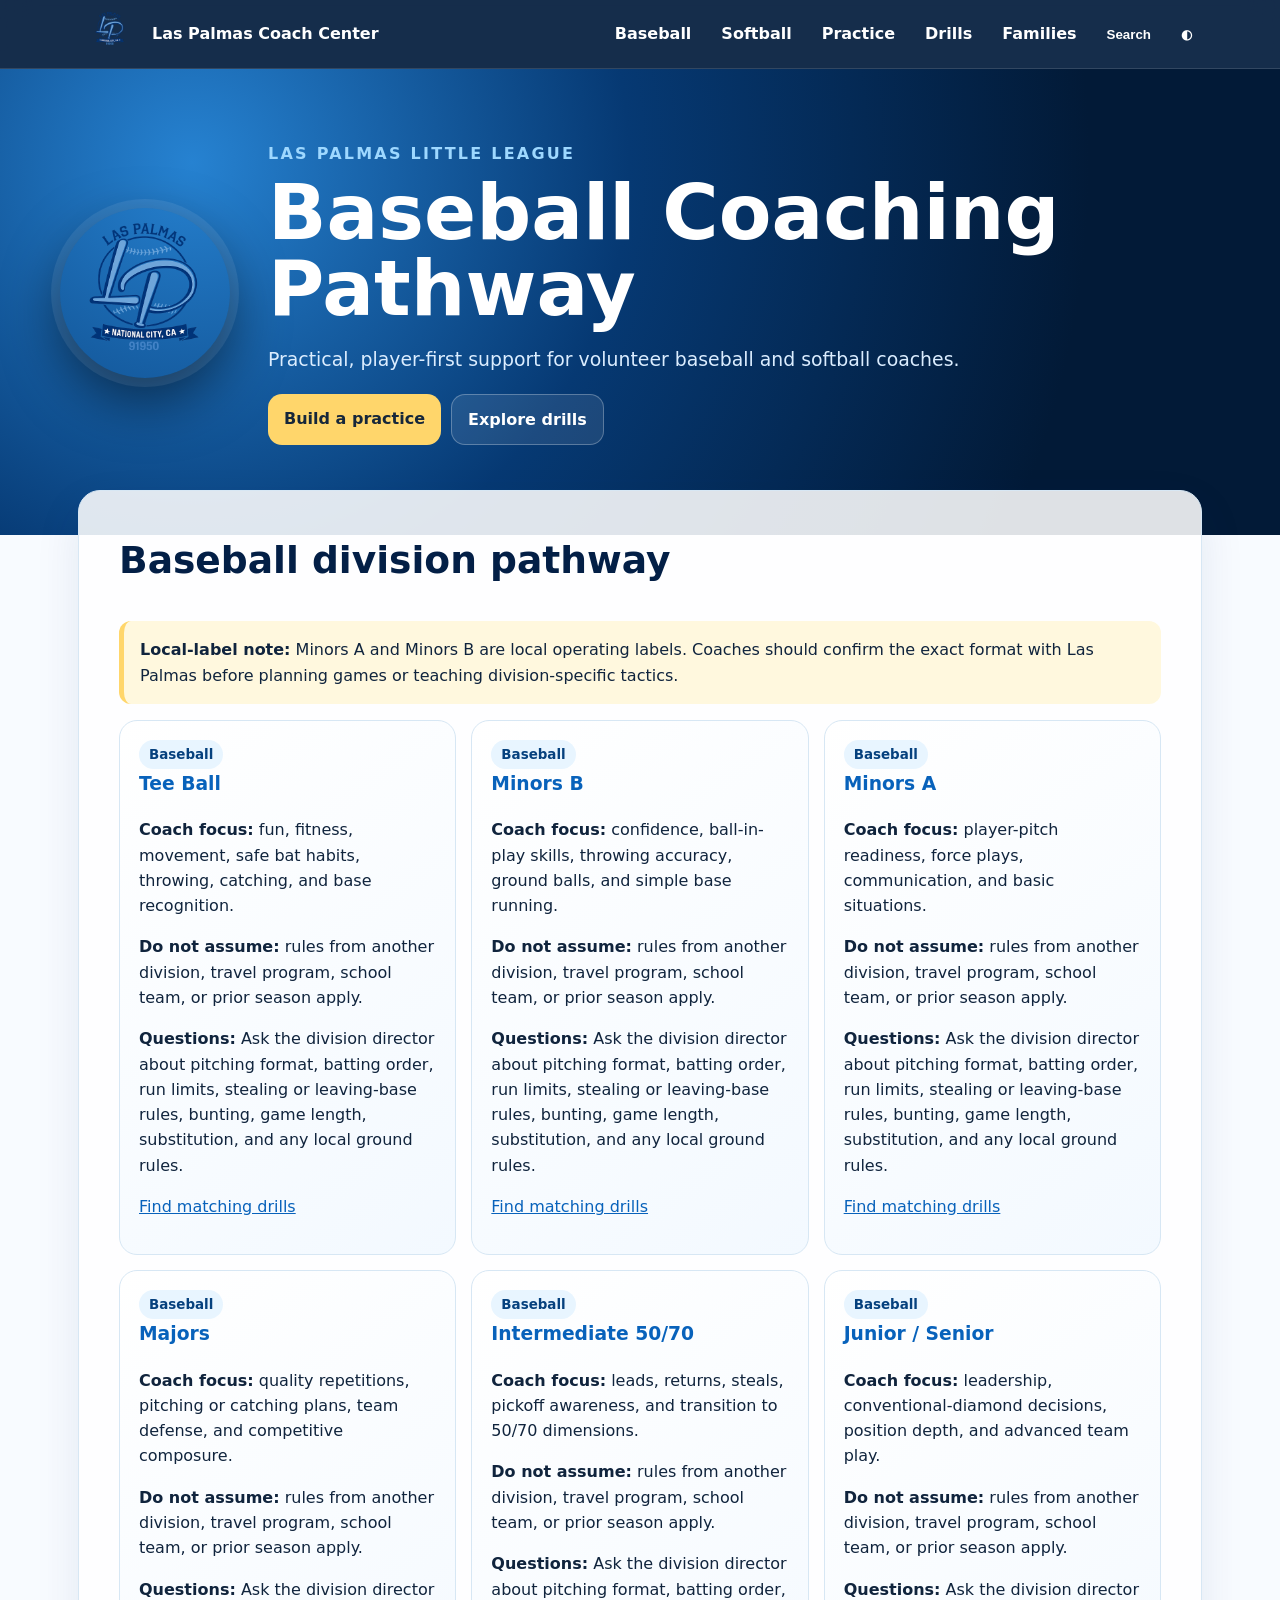
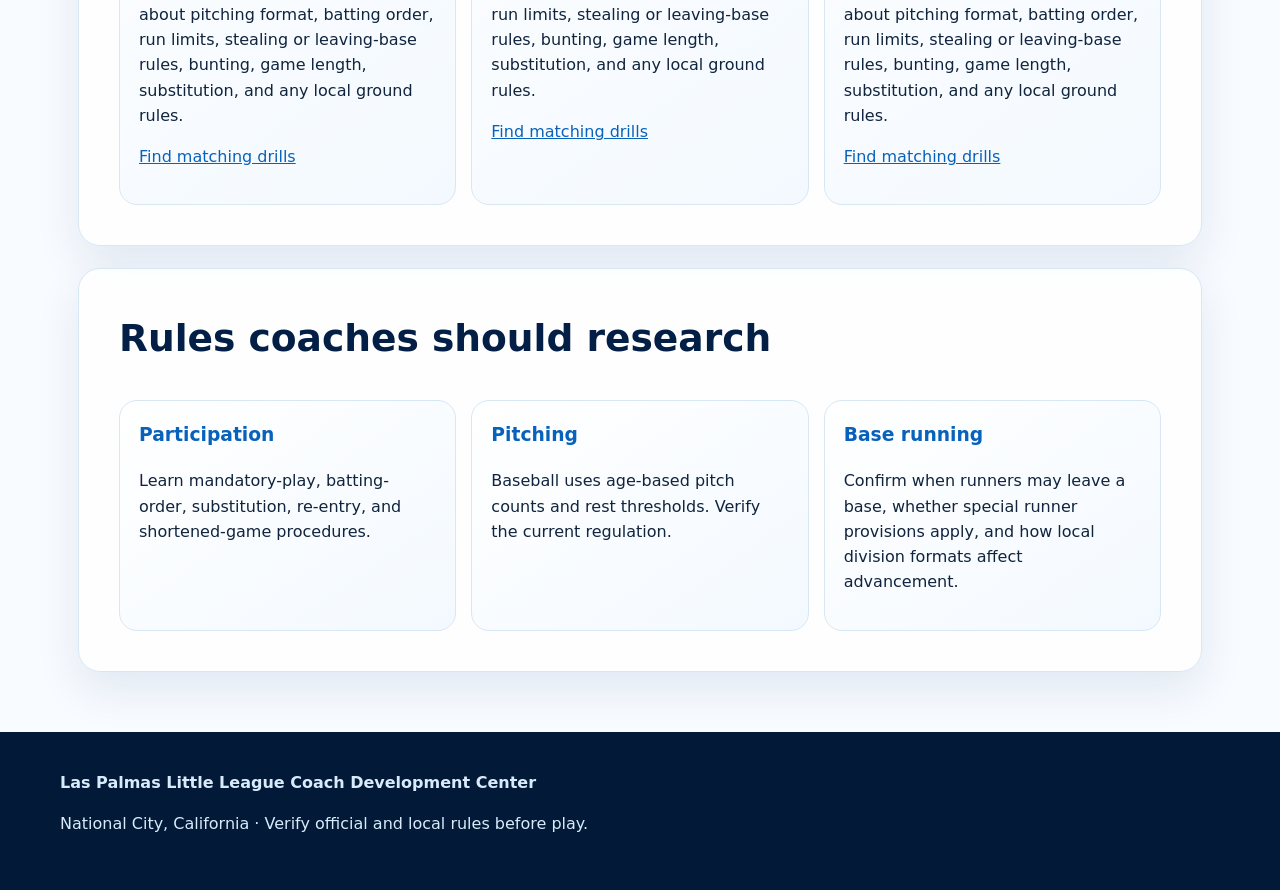
==== baseball/index.html @ c749bc5d "Add files via upload" ====
<!doctype html><html lang="en"><head><meta charset="utf-8"><meta name="viewport" content="width=device-width,initial-scale=1"><meta name="description" content="Las Palmas Little League Coach Development Center"><title>Baseball | Las Palmas Coach Center</title><link rel="stylesheet" href="../assets/styles.css"></head><body data-depth="1"><nav class="nav"><div class="navin"><a href="../index.html"><img src="../assets/logo.png" alt="Las Palmas Little League logo"></a><strong>Las Palmas Coach Center</strong><a href="../baseball/index.html">Baseball</a><a href="../softball/index.html">Softball</a><a href="../practice/index.html">Practice</a><a href="../drills/index.html">Drills</a><a href="../parents/index.html">Families</a><button id="openSearch">Search</button><button id="theme" aria-label="Toggle dark mode">◐</button></div></nav><header class="hero"><div class="wrap heroGrid"><img src="../assets/logo.png" alt="Las Palmas Little League logo"><div><div class="eyebrow">Las Palmas Little League</div><h1>Baseball Coaching Pathway</h1><p class="lede">Practical, player-first support for volunteer baseball and softball coaches.</p><div class="actions"><a class="btn" href="../practice/index.html">Build a practice</a><a class="btn alt" href="../drills/index.html">Explore drills</a></div></div></div></header><main><section class="section"><h2>Baseball division pathway</h2><p class="notice"><strong>Local-label note:</strong> Minors A and Minors B are local operating labels. Coaches should confirm the exact format with Las Palmas before planning games or teaching division-specific tactics.</p><div class="grid"><div class="card"><span class="pill">Baseball</span><h3>Tee Ball</h3><p><strong>Coach focus:</strong> fun, fitness, movement, safe bat habits, throwing, catching, and base recognition.</p><p><strong>Do not assume:</strong> rules from another division, travel program, school team, or prior season apply.</p><p><strong>Questions:</strong> Ask the division director about pitching format, batting order, run limits, stealing or leaving-base rules, bunting, game length, substitution, and any local ground rules.</p><p><a href="../drills/index.html?q=Tee%20Ball">Find matching drills</a></p></div><div class="card"><span class="pill">Baseball</span><h3>Minors B</h3><p><strong>Coach focus:</strong> confidence, ball-in-play skills, throwing accuracy, ground balls, and simple base running.</p><p><strong>Do not assume:</strong> rules from another division, travel program, school team, or prior season apply.</p><p><strong>Questions:</strong> Ask the division director about pitching format, batting order, run limits, stealing or leaving-base rules, bunting, game length, substitution, and any local ground rules.</p><p><a href="../drills/index.html?q=Minors%20B">Find matching drills</a></p></div><div class="card"><span class="pill">Baseball</span><h3>Minors A</h3><p><strong>Coach focus:</strong> player-pitch readiness, force plays, communication, and basic situations.</p><p><strong>Do not assume:</strong> rules from another division, travel program, school team, or prior season apply.</p><p><strong>Questions:</strong> Ask the division director about pitching format, batting order, run limits, stealing or leaving-base rules, bunting, game length, substitution, and any local ground rules.</p><p><a href="../drills/index.html?q=Minors%20A">Find matching drills</a></p></div><div class="card"><span class="pill">Baseball</span><h3>Majors</h3><p><strong>Coach focus:</strong> quality repetitions, pitching or catching plans, team defense, and competitive composure.</p><p><strong>Do not assume:</strong> rules from another division, travel program, school team, or prior season apply.</p><p><strong>Questions:</strong> Ask the division director about pitching format, batting order, run limits, stealing or leaving-base rules, bunting, game length, substitution, and any local ground rules.</p><p><a href="../drills/index.html?q=Majors">Find matching drills</a></p></div><div class="card"><span class="pill">Baseball</span><h3>Intermediate 50/70</h3><p><strong>Coach focus:</strong> leads, returns, steals, pickoff awareness, and transition to 50/70 dimensions.</p><p><strong>Do not assume:</strong> rules from another division, travel program, school team, or prior season apply.</p><p><strong>Questions:</strong> Ask the division director about pitching format, batting order, run limits, stealing or leaving-base rules, bunting, game length, substitution, and any local ground rules.</p><p><a href="../drills/index.html?q=Intermediate%2050/70">Find matching drills</a></p></div><div class="card"><span class="pill">Baseball</span><h3>Junior / Senior</h3><p><strong>Coach focus:</strong> leadership, conventional-diamond decisions, position depth, and advanced team play.</p><p><strong>Do not assume:</strong> rules from another division, travel program, school team, or prior season apply.</p><p><strong>Questions:</strong> Ask the division director about pitching format, batting order, run limits, stealing or leaving-base rules, bunting, game length, substitution, and any local ground rules.</p><p><a href="../drills/index.html?q=Junior%20/%20Senior">Find matching drills</a></p></div></div></section><section class="section"><h2>Rules coaches should research</h2><div class="grid"><div class="card"><h3>Participation</h3><p>Learn mandatory-play, batting-order, substitution, re-entry, and shortened-game procedures.</p></div><div class="card"><h3>Pitching</h3><p>Baseball uses age-based pitch counts and rest thresholds. Verify the current regulation.</p></div><div class="card"><h3>Base running</h3><p>Confirm when runners may leave a base, whether special runner provisions apply, and how local division formats affect advancement.</p></div></div></section></main><footer><div class="wrap"><strong>Las Palmas Little League Coach Development Center</strong><p>National City, California · Verify official and local rules before play.</p></div></footer><div class="modal" id="searchModal"><div class="box"><button class="btn" id="closeSearch" style="float:right">Close</button><h2>Search the entire portal</h2><div class="filters"><input id="siteQ" type="search" placeholder="Search drills, divisions, rules, roles…"><button class="btn" id="runSearch">Search</button></div><div id="siteResults"></div></div></div><script src="../assets/drills.js"></script><script src="../assets/app.js"></script></body></html>
---- assets/styles.css ----
:root{--n:#031f46;--b:#0862bb;--c:#55c2ff;--g:#ffd66b;--bg:#f3f8fd;--card:#fff;--ink:#10243d;--muted:#5a6e83;--line:#d7e7f4;--r:22px;--shadow:0 18px 45px #063a7818}*{box-sizing:border-box}html{scroll-behavior:smooth}body{margin:0;background:linear-gradient(180deg,#eaf5ff,#f8fbff 520px);color:var(--ink);font:16px/1.58 system-ui,-apple-system,Segoe UI,sans-serif}a{color:var(--b)}.nav{position:sticky;top:0;z-index:20;background:#021b3bea;color:#fff;backdrop-filter:blur(16px);border-bottom:1px solid #ffffff20}.navin{max-width:1160px;margin:auto;height:68px;padding:0 18px;display:flex;align-items:center;gap:10px}.nav img{width:44px;height:44px;border-radius:50%}.nav strong{margin-right:auto}.nav a,.nav button{color:#fff;text-decoration:none;background:transparent;border:0;border-radius:12px;padding:10px;font-weight:750;cursor:pointer}.nav a:hover,.nav button:hover{background:#ffffff18}.hero{background:radial-gradient(circle at 15% 20%,#2682d1,#063973 38%,#021a37 78%);color:#fff;padding:72px 20px 90px}.wrap{max-width:1160px;margin:auto}.heroGrid{display:grid;grid-template-columns:180px 1fr;gap:28px;align-items:center}.hero img{width:170px;height:170px;object-fit:contain;border-radius:50%;box-shadow:0 0 0 9px #ffffff14,0 22px 55px #0008}.eyebrow{text-transform:uppercase;letter-spacing:.14em;color:#9ed8ff;font-weight:850}h1{font-size:clamp(2.3rem,6vw,5rem);line-height:.98;margin:.12em 0}.lede{font-size:1.18rem;color:#dbedff;max-width:760px}.actions{display:flex;flex-wrap:wrap;gap:10px}.btn{display:inline-block;border:0;border-radius:14px;padding:12px 16px;background:var(--g);color:#16273a;text-decoration:none;font-weight:900;cursor:pointer}.btn.alt{background:#ffffff18;color:white;border:1px solid #ffffff45}main{max-width:1160px;margin:-45px auto 60px;padding:0 18px}.section{background:#ffffffde;border:1px solid var(--line);border-radius:var(--r);box-shadow:var(--shadow);padding:clamp(22px,4vw,40px);margin-bottom:22px}h2{margin-top:0;color:var(--n);font-size:clamp(1.5rem,3vw,2.35rem)}h3{color:var(--b)}.grid{display:grid;grid-template-columns:repeat(3,1fr);gap:15px}.card{background:linear-gradient(145deg,#fff,#f3f9ff);border:1px solid var(--line);border-radius:18px;padding:19px;transition:.2s}.card:hover{transform:translateY(-3px);box-shadow:0 14px 30px #075daf15}.card h3{margin-top:0}.cardlink{text-decoration:none;color:inherit}.pill{display:inline-block;background:#e8f5ff;color:#06417e;border-radius:999px;padding:4px 10px;font-size:.84rem;font-weight:850}.notice{background:#fff8de;border-left:5px solid var(--g);padding:16px;border-radius:12px}.filters{display:flex;gap:10px;flex-wrap:wrap;margin-bottom:18px}.filters input,.filters select{min-height:46px;border:1px solid #bcd6ea;border-radius:12px;padding:10px 12px;background:#fff;font:inherit}.filters input{flex:1;min-width:220px}.drill{position:relative}.tags{display:flex;gap:6px;flex-wrap:wrap}.tag{font-size:.76rem;padding:3px 8px;border-radius:99px;background:#eaf5ff;color:#164a79}.empty{padding:25px;text-align:center;background:#eff7fd;border-radius:14px}.timeline{display:grid;grid-template-columns:100px 1fr;gap:9px}.time{font-weight:900;color:var(--b)}footer{padding:38px 20px;background:#021a37;color:#d9ebfb}.modal{display:none;position:fixed;inset:0;z-index:50;background:#001226cf;padding:18px;place-items:center}.modal.open{display:grid}.box{width:min(760px,100%);max-height:84vh;overflow:auto;background:white;padding:24px;border-radius:22px}.result{display:block;padding:13px;margin:8px 0;background:#eef7ff;border-radius:12px;text-decoration:none}.muted{color:var(--muted)}.dark{--bg:#071c30;--card:#0a2a48;--ink:#e8f3fc;--muted:#aec4d8;--line:#214a6b;background:#071c30;color:var(--ink)}.dark .section,.dark .card,.dark .box{background:#0a2a48;color:var(--ink)}.dark h2,.dark h3,.dark a{color:#82ccff}.dark .filters input,.dark .filters select{background:#0c3559;color:white;border-color:#2e6088}.dark .result{background:#123958}.dark .notice{background:#3c331a}.menu{display:none}@media(max-width:850px){.grid{grid-template-columns:1fr 1fr}.nav a{display:none}.menu{display:block}.heroGrid{grid-template-columns:120px 1fr}.hero img{width:110px;height:110px}}@media(max-width:570px){.grid{grid-template-columns:1fr}.heroGrid{grid-template-columns:1fr}.hero{padding-top:45px}.hero img{width:100px;height:100px}.timeline{grid-template-columns:75px 1fr}.nav strong{font-size:.88rem}}@media print{.nav,.actions,.filters{display:none}.hero{background:white;color:#10243d;padding:20px}.lede{color:#52677c}main{margin:0}.section{box-shadow:none;break-inside:avoid}}
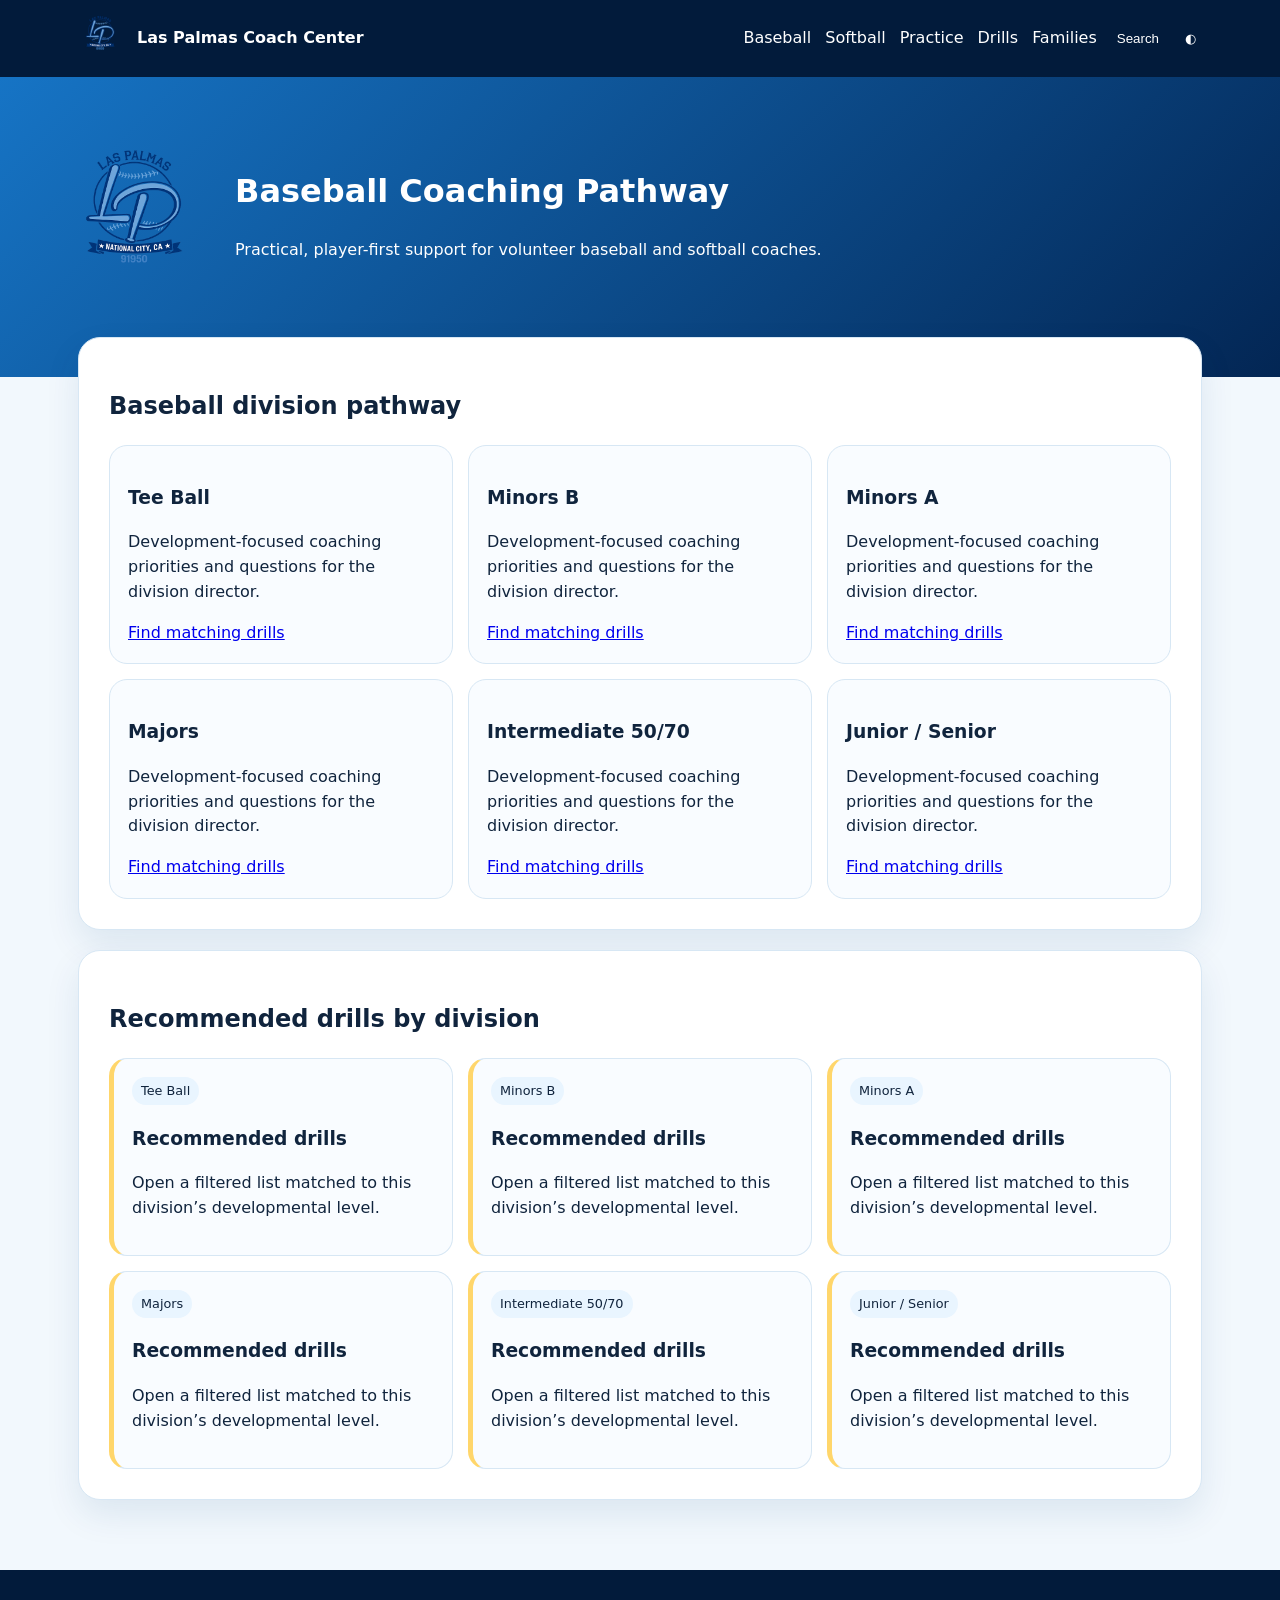
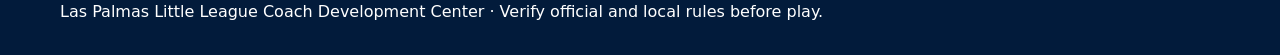
==== commit e6fe2ae7: "Add files via upload" ====
--- a/baseball/index.html
+++ b/baseball/index.html
@@ -1 +1 @@
-<!doctype html><html lang="en"><head><meta charset="utf-8"><meta name="viewport" content="width=device-width,initial-scale=1"><meta name="description" content="Las Palmas Little League Coach Development Center"><title>Baseball | Las Palmas Coach Center</title><link rel="stylesheet" href="../assets/styles.css"></head><body data-depth="1"><nav class="nav"><div class="navin"><a href="../index.html"><img src="../assets/logo.png" alt="Las Palmas Little League logo"></a><strong>Las Palmas Coach Center</strong><a href="../baseball/index.html">Baseball</a><a href="../softball/index.html">Softball</a><a href="../practice/index.html">Practice</a><a href="../drills/index.html">Drills</a><a href="../parents/index.html">Families</a><button id="openSearch">Search</button><button id="theme" aria-label="Toggle dark mode">◐</button></div></nav><header class="hero"><div class="wrap heroGrid"><img src="../assets/logo.png" alt="Las Palmas Little League logo"><div><div class="eyebrow">Las Palmas Little League</div><h1>Baseball Coaching Pathway</h1><p class="lede">Practical, player-first support for volunteer baseball and softball coaches.</p><div class="actions"><a class="btn" href="../practice/index.html">Build a practice</a><a class="btn alt" href="../drills/index.html">Explore drills</a></div></div></div></header><main><section class="section"><h2>Baseball division pathway</h2><p class="notice"><strong>Local-label note:</strong> Minors A and Minors B are local operating labels. Coaches should confirm the exact format with Las Palmas before planning games or teaching division-specific tactics.</p><div class="grid"><div class="card"><span class="pill">Baseball</span><h3>Tee Ball</h3><p><strong>Coach focus:</strong> fun, fitness, movement, safe bat habits, throwing, catching, and base recognition.</p><p><strong>Do not assume:</strong> rules from another division, travel program, school team, or prior season apply.</p><p><strong>Questions:</strong> Ask the division director about pitching format, batting order, run limits, stealing or leaving-base rules, bunting, game length, substitution, and any local ground rules.</p><p><a href="../drills/index.html?q=Tee%20Ball">Find matching drills</a></p></div><div class="card"><span class="pill">Baseball</span><h3>Minors B</h3><p><strong>Coach focus:</strong> confidence, ball-in-play skills, throwing accuracy, ground balls, and simple base running.</p><p><strong>Do not assume:</strong> rules from another division, travel program, school team, or prior season apply.</p><p><strong>Questions:</strong> Ask the division director about pitching format, batting order, run limits, stealing or leaving-base rules, bunting, game length, substitution, and any local ground rules.</p><p><a href="../drills/index.html?q=Minors%20B">Find matching drills</a></p></div><div class="card"><span class="pill">Baseball</span><h3>Minors A</h3><p><strong>Coach focus:</strong> player-pitch readiness, force plays, communication, and basic situations.</p><p><strong>Do not assume:</strong> rules from another division, travel program, school team, or prior season apply.</p><p><strong>Questions:</strong> Ask the division director about pitching format, batting order, run limits, stealing or leaving-base rules, bunting, game length, substitution, and any local ground rules.</p><p><a href="../drills/index.html?q=Minors%20A">Find matching drills</a></p></div><div class="card"><span class="pill">Baseball</span><h3>Majors</h3><p><strong>Coach focus:</strong> quality repetitions, pitching or catching plans, team defense, and competitive composure.</p><p><strong>Do not assume:</strong> rules from another division, travel program, school team, or prior season apply.</p><p><strong>Questions:</strong> Ask the division director about pitching format, batting order, run limits, stealing or leaving-base rules, bunting, game length, substitution, and any local ground rules.</p><p><a href="../drills/index.html?q=Majors">Find matching drills</a></p></div><div class="card"><span class="pill">Baseball</span><h3>Intermediate 50/70</h3><p><strong>Coach focus:</strong> leads, returns, steals, pickoff awareness, and transition to 50/70 dimensions.</p><p><strong>Do not assume:</strong> rules from another division, travel program, school team, or prior season apply.</p><p><strong>Questions:</strong> Ask the division director about pitching format, batting order, run limits, stealing or leaving-base rules, bunting, game length, substitution, and any local ground rules.</p><p><a href="../drills/index.html?q=Intermediate%2050/70">Find matching drills</a></p></div><div class="card"><span class="pill">Baseball</span><h3>Junior / Senior</h3><p><strong>Coach focus:</strong> leadership, conventional-diamond decisions, position depth, and advanced team play.</p><p><strong>Do not assume:</strong> rules from another division, travel program, school team, or prior season apply.</p><p><strong>Questions:</strong> Ask the division director about pitching format, batting order, run limits, stealing or leaving-base rules, bunting, game length, substitution, and any local ground rules.</p><p><a href="../drills/index.html?q=Junior%20/%20Senior">Find matching drills</a></p></div></div></section><section class="section"><h2>Rules coaches should research</h2><div class="grid"><div class="card"><h3>Participation</h3><p>Learn mandatory-play, batting-order, substitution, re-entry, and shortened-game procedures.</p></div><div class="card"><h3>Pitching</h3><p>Baseball uses age-based pitch counts and rest thresholds. Verify the current regulation.</p></div><div class="card"><h3>Base running</h3><p>Confirm when runners may leave a base, whether special runner provisions apply, and how local division formats affect advancement.</p></div></div></section></main><footer><div class="wrap"><strong>Las Palmas Little League Coach Development Center</strong><p>National City, California · Verify official and local rules before play.</p></div></footer><div class="modal" id="searchModal"><div class="box"><button class="btn" id="closeSearch" style="float:right">Close</button><h2>Search the entire portal</h2><div class="filters"><input id="siteQ" type="search" placeholder="Search drills, divisions, rules, roles…"><button class="btn" id="runSearch">Search</button></div><div id="siteResults"></div></div></div><script src="../assets/drills.js"></script><script src="../assets/app.js"></script></body></html>+<!doctype html><html><head><meta charset="utf-8"><meta name="viewport" content="width=device-width,initial-scale=1"><title>Baseball</title><link rel="stylesheet" href="../assets/styles.css"></head><body data-depth="1"><nav class="nav"><div class="navin"><a href="../index.html"><img src="../assets/logo.png"></a><strong>Las Palmas Coach Center</strong><a href="../baseball/index.html">Baseball</a><a href="../softball/index.html">Softball</a><a href="../practice/index.html">Practice</a><a href="../drills/index.html">Drills</a><a href="../parents/index.html">Families</a><button id="openSearch">Search</button><button id="theme">◐</button></div></nav><header class="hero"><div class="wrap heroGrid"><img src="../assets/logo.png"><div><h1>Baseball Coaching Pathway</h1><p>Practical, player-first support for volunteer baseball and softball coaches.</p></div></div></header><main><section class="section"><h2>Baseball division pathway</h2><div class="grid"><div class="card"><h3>Tee Ball</h3><p>Development-focused coaching priorities and questions for the division director.</p><a href="../drills/index.html?program=baseball&division=tee-ball">Find matching drills</a></div><div class="card"><h3>Minors B</h3><p>Development-focused coaching priorities and questions for the division director.</p><a href="../drills/index.html?program=baseball&division=minors-b">Find matching drills</a></div><div class="card"><h3>Minors A</h3><p>Development-focused coaching priorities and questions for the division director.</p><a href="../drills/index.html?program=baseball&division=minors-a">Find matching drills</a></div><div class="card"><h3>Majors</h3><p>Development-focused coaching priorities and questions for the division director.</p><a href="../drills/index.html?program=baseball&division=majors">Find matching drills</a></div><div class="card"><h3>Intermediate 50/70</h3><p>Development-focused coaching priorities and questions for the division director.</p><a href="../drills/index.html?program=baseball&division=intermediate">Find matching drills</a></div><div class="card"><h3>Junior / Senior</h3><p>Development-focused coaching priorities and questions for the division director.</p><a href="../drills/index.html?program=baseball&division=junior-senior">Find matching drills</a></div></div></section><section class="section"><h2>Recommended drills by division</h2><div class="grid"><a class="card cardlink recommend" href="../drills/index.html?program=baseball&division=tee-ball"><span class="pill">Tee Ball</span><h3>Recommended drills</h3><p>Open a filtered list matched to this division’s developmental level.</p></a><a class="card cardlink recommend" href="../drills/index.html?program=baseball&division=minors-b"><span class="pill">Minors B</span><h3>Recommended drills</h3><p>Open a filtered list matched to this division’s developmental level.</p></a><a class="card cardlink recommend" href="../drills/index.html?program=baseball&division=minors-a"><span class="pill">Minors A</span><h3>Recommended drills</h3><p>Open a filtered list matched to this division’s developmental level.</p></a><a class="card cardlink recommend" href="../drills/index.html?program=baseball&division=majors"><span class="pill">Majors</span><h3>Recommended drills</h3><p>Open a filtered list matched to this division’s developmental level.</p></a><a class="card cardlink recommend" href="../drills/index.html?program=baseball&division=intermediate"><span class="pill">Intermediate 50/70</span><h3>Recommended drills</h3><p>Open a filtered list matched to this division’s developmental level.</p></a><a class="card cardlink recommend" href="../drills/index.html?program=baseball&division=junior-senior"><span class="pill">Junior / Senior</span><h3>Recommended drills</h3><p>Open a filtered list matched to this division’s developmental level.</p></a></div></section></main><footer><div class="wrap">Las Palmas Little League Coach Development Center · Verify official and local rules before play.</div></footer><div id="searchModal" class="modal"></div><script src="../assets/drills.js"></script><script src="../assets/app.js"></script></body></html>
--- a/assets/styles.css
+++ b/assets/styles.css
@@ -1,2 +1,2 @@
-
-:root{--n:#031f46;--b:#0862bb;--c:#55c2ff;--g:#ffd66b;--bg:#f3f8fd;--card:#fff;--ink:#10243d;--muted:#5a6e83;--line:#d7e7f4;--r:22px;--shadow:0 18px 45px #063a7818}*{box-sizing:border-box}html{scroll-behavior:smooth}body{margin:0;background:linear-gradient(180deg,#eaf5ff,#f8fbff 520px);color:var(--ink);font:16px/1.58 system-ui,-apple-system,Segoe UI,sans-serif}a{color:var(--b)}.nav{position:sticky;top:0;z-index:20;background:#021b3bea;color:#fff;backdrop-filter:blur(16px);border-bottom:1px solid #ffffff20}.navin{max-width:1160px;margin:auto;height:68px;padding:0 18px;display:flex;align-items:center;gap:10px}.nav img{width:44px;height:44px;border-radius:50%}.nav strong{margin-right:auto}.nav a,.nav button{color:#fff;text-decoration:none;background:transparent;border:0;border-radius:12px;padding:10px;font-weight:750;cursor:pointer}.nav a:hover,.nav button:hover{background:#ffffff18}.hero{background:radial-gradient(circle at 15% 20%,#2682d1,#063973 38%,#021a37 78%);color:#fff;padding:72px 20px 90px}.wrap{max-width:1160px;margin:auto}.heroGrid{display:grid;grid-template-columns:180px 1fr;gap:28px;align-items:center}.hero img{width:170px;height:170px;object-fit:contain;border-radius:50%;box-shadow:0 0 0 9px #ffffff14,0 22px 55px #0008}.eyebrow{text-transform:uppercase;letter-spacing:.14em;color:#9ed8ff;font-weight:850}h1{font-size:clamp(2.3rem,6vw,5rem);line-height:.98;margin:.12em 0}.lede{font-size:1.18rem;color:#dbedff;max-width:760px}.actions{display:flex;flex-wrap:wrap;gap:10px}.btn{display:inline-block;border:0;border-radius:14px;padding:12px 16px;background:var(--g);color:#16273a;text-decoration:none;font-weight:900;cursor:pointer}.btn.alt{background:#ffffff18;color:white;border:1px solid #ffffff45}main{max-width:1160px;margin:-45px auto 60px;padding:0 18px}.section{background:#ffffffde;border:1px solid var(--line);border-radius:var(--r);box-shadow:var(--shadow);padding:clamp(22px,4vw,40px);margin-bottom:22px}h2{margin-top:0;color:var(--n);font-size:clamp(1.5rem,3vw,2.35rem)}h3{color:var(--b)}.grid{display:grid;grid-template-columns:repeat(3,1fr);gap:15px}.card{background:linear-gradient(145deg,#fff,#f3f9ff);border:1px solid var(--line);border-radius:18px;padding:19px;transition:.2s}.card:hover{transform:translateY(-3px);box-shadow:0 14px 30px #075daf15}.card h3{margin-top:0}.cardlink{text-decoration:none;color:inherit}.pill{display:inline-block;background:#e8f5ff;color:#06417e;border-radius:999px;padding:4px 10px;font-size:.84rem;font-weight:850}.notice{background:#fff8de;border-left:5px solid var(--g);padding:16px;border-radius:12px}.filters{display:flex;gap:10px;flex-wrap:wrap;margin-bottom:18px}.filters input,.filters select{min-height:46px;border:1px solid #bcd6ea;border-radius:12px;padding:10px 12px;background:#fff;font:inherit}.filters input{flex:1;min-width:220px}.drill{position:relative}.tags{display:flex;gap:6px;flex-wrap:wrap}.tag{font-size:.76rem;padding:3px 8px;border-radius:99px;background:#eaf5ff;color:#164a79}.empty{padding:25px;text-align:center;background:#eff7fd;border-radius:14px}.timeline{display:grid;grid-template-columns:100px 1fr;gap:9px}.time{font-weight:900;color:var(--b)}footer{padding:38px 20px;background:#021a37;color:#d9ebfb}.modal{display:none;position:fixed;inset:0;z-index:50;background:#001226cf;padding:18px;place-items:center}.modal.open{display:grid}.box{width:min(760px,100%);max-height:84vh;overflow:auto;background:white;padding:24px;border-radius:22px}.result{display:block;padding:13px;margin:8px 0;background:#eef7ff;border-radius:12px;text-decoration:none}.muted{color:var(--muted)}.dark{--bg:#071c30;--card:#0a2a48;--ink:#e8f3fc;--muted:#aec4d8;--line:#214a6b;background:#071c30;color:var(--ink)}.dark .section,.dark .card,.dark .box{background:#0a2a48;color:var(--ink)}.dark h2,.dark h3,.dark a{color:#82ccff}.dark .filters input,.dark .filters select{background:#0c3559;color:white;border-color:#2e6088}.dark .result{background:#123958}.dark .notice{background:#3c331a}.menu{display:none}@media(max-width:850px){.grid{grid-template-columns:1fr 1fr}.nav a{display:none}.menu{display:block}.heroGrid{grid-template-columns:120px 1fr}.hero img{width:110px;height:110px}}@media(max-width:570px){.grid{grid-template-columns:1fr}.heroGrid{grid-template-columns:1fr}.hero{padding-top:45px}.hero img{width:100px;height:100px}.timeline{grid-template-columns:75px 1fr}.nav strong{font-size:.88rem}}@media print{.nav,.actions,.filters{display:none}.hero{background:white;color:#10243d;padding:20px}.lede{color:#52677c}main{margin:0}.section{box-shadow:none;break-inside:avoid}}
+:root{--n:#031f46;--b:#0862bb;--g:#ffd66b;--line:#d7e7f4;--ink:#10243d}*{box-sizing:border-box}body{margin:0;background:#f2f8fd;color:var(--ink);font:16px/1.55 system-ui}.nav{background:#021b3b;color:white}.navin{max-width:1160px;margin:auto;padding:12px 18px;display:flex;gap:14px;align-items:center}.nav img{width:45px;height:45px;border-radius:50%}.nav strong{margin-right:auto}.nav a,.nav button{color:white;background:none;border:0;text-decoration:none}.hero{background:linear-gradient(135deg,#1674c5,#032654);color:white;padding:60px 20px 90px}.wrap,main{max-width:1160px;margin:auto}.heroGrid{display:flex;gap:25px;align-items:center}.hero img{width:150px;border-radius:50%}main{margin-top:-40px;padding:0 18px 50px}.section{background:white;border:1px solid var(--line);border-radius:22px;padding:30px;margin-bottom:20px;box-shadow:0 15px 35px #03407818}.grid{display:grid;grid-template-columns:repeat(3,1fr);gap:15px}.card{border:1px solid var(--line);border-radius:18px;padding:18px;background:#f9fcff}.cardlink{text-decoration:none;color:inherit}.pill,.tag{display:inline-block;background:#e9f5ff;padding:4px 9px;border-radius:99px;font-size:.8rem}.filters{display:flex;gap:10px;flex-wrap:wrap}.filters input,.filters select{padding:11px;border:1px solid #bcd6ea;border-radius:10px}.btn{background:var(--g);color:#17283a;border:0;border-radius:12px;padding:11px 15px;font-weight:800}.notice{background:#fff8de;border-left:5px solid var(--g);padding:15px}.modal{display:none}footer{background:#021b3b;color:white;padding:30px 20px}@media(max-width:750px){.grid{grid-template-columns:1fr}.nav a{display:none}.heroGrid{align-items:flex-start}.hero img{width:90px}}
+.badge{display:inline-block;padding:4px 9px;border-radius:999px;background:#eef7ff;color:#174d7c;font-size:.76rem;font-weight:800}.recommend{border-left:5px solid var(--g)}.fav{float:right;border:1px solid var(--line);background:white;border-radius:10px;padding:7px 9px;cursor:pointer}.fav.on{background:#fff4c4}.dark .fav{background:#123958;color:white}.progression{display:grid;grid-template-columns:repeat(3,1fr);gap:12px}@media(max-width:700px){.progression{grid-template-columns:1fr}}
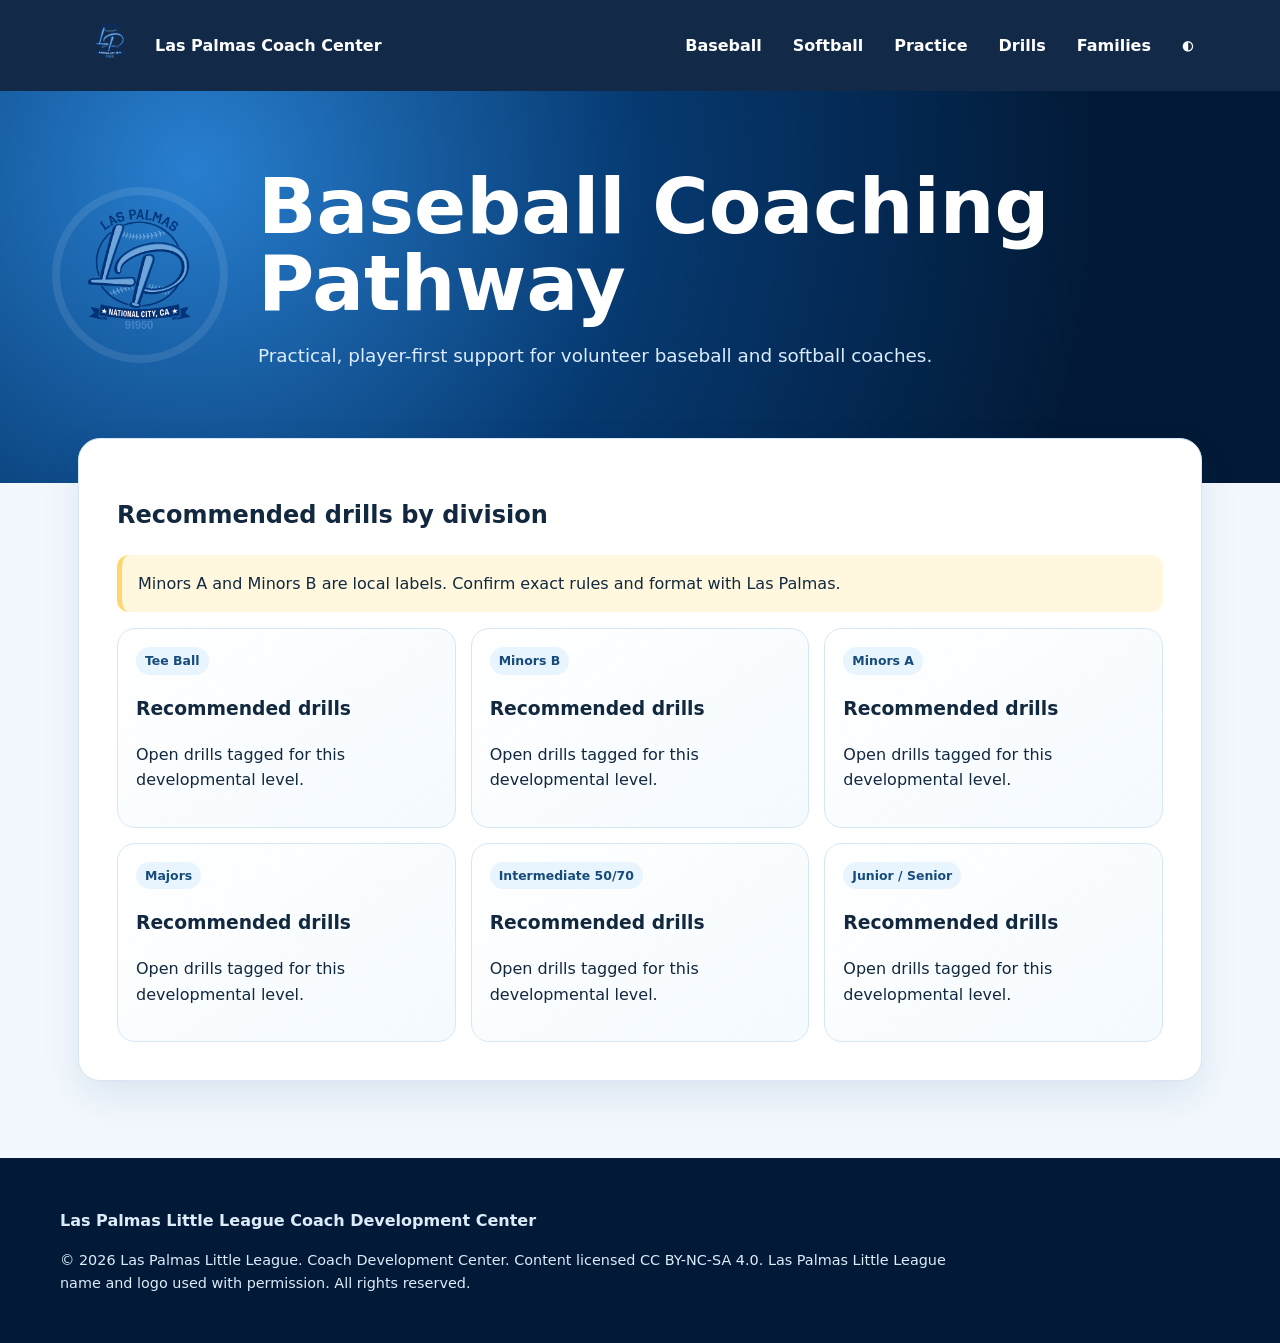
==== commit bb7f5a36: "Add files via upload" ====
--- a/baseball/index.html
+++ b/baseball/index.html
@@ -1 +1 @@
-<!doctype html><html><head><meta charset="utf-8"><meta name="viewport" content="width=device-width,initial-scale=1"><title>Baseball</title><link rel="stylesheet" href="../assets/styles.css"></head><body data-depth="1"><nav class="nav"><div class="navin"><a href="../index.html"><img src="../assets/logo.png"></a><strong>Las Palmas Coach Center</strong><a href="../baseball/index.html">Baseball</a><a href="../softball/index.html">Softball</a><a href="../practice/index.html">Practice</a><a href="../drills/index.html">Drills</a><a href="../parents/index.html">Families</a><button id="openSearch">Search</button><button id="theme">◐</button></div></nav><header class="hero"><div class="wrap heroGrid"><img src="../assets/logo.png"><div><h1>Baseball Coaching Pathway</h1><p>Practical, player-first support for volunteer baseball and softball coaches.</p></div></div></header><main><section class="section"><h2>Baseball division pathway</h2><div class="grid"><div class="card"><h3>Tee Ball</h3><p>Development-focused coaching priorities and questions for the division director.</p><a href="../drills/index.html?program=baseball&division=tee-ball">Find matching drills</a></div><div class="card"><h3>Minors B</h3><p>Development-focused coaching priorities and questions for the division director.</p><a href="../drills/index.html?program=baseball&division=minors-b">Find matching drills</a></div><div class="card"><h3>Minors A</h3><p>Development-focused coaching priorities and questions for the division director.</p><a href="../drills/index.html?program=baseball&division=minors-a">Find matching drills</a></div><div class="card"><h3>Majors</h3><p>Development-focused coaching priorities and questions for the division director.</p><a href="../drills/index.html?program=baseball&division=majors">Find matching drills</a></div><div class="card"><h3>Intermediate 50/70</h3><p>Development-focused coaching priorities and questions for the division director.</p><a href="../drills/index.html?program=baseball&division=intermediate">Find matching drills</a></div><div class="card"><h3>Junior / Senior</h3><p>Development-focused coaching priorities and questions for the division director.</p><a href="../drills/index.html?program=baseball&division=junior-senior">Find matching drills</a></div></div></section><section class="section"><h2>Recommended drills by division</h2><div class="grid"><a class="card cardlink recommend" href="../drills/index.html?program=baseball&division=tee-ball"><span class="pill">Tee Ball</span><h3>Recommended drills</h3><p>Open a filtered list matched to this division’s developmental level.</p></a><a class="card cardlink recommend" href="../drills/index.html?program=baseball&division=minors-b"><span class="pill">Minors B</span><h3>Recommended drills</h3><p>Open a filtered list matched to this division’s developmental level.</p></a><a class="card cardlink recommend" href="../drills/index.html?program=baseball&division=minors-a"><span class="pill">Minors A</span><h3>Recommended drills</h3><p>Open a filtered list matched to this division’s developmental level.</p></a><a class="card cardlink recommend" href="../drills/index.html?program=baseball&division=majors"><span class="pill">Majors</span><h3>Recommended drills</h3><p>Open a filtered list matched to this division’s developmental level.</p></a><a class="card cardlink recommend" href="../drills/index.html?program=baseball&division=intermediate"><span class="pill">Intermediate 50/70</span><h3>Recommended drills</h3><p>Open a filtered list matched to this division’s developmental level.</p></a><a class="card cardlink recommend" href="../drills/index.html?program=baseball&division=junior-senior"><span class="pill">Junior / Senior</span><h3>Recommended drills</h3><p>Open a filtered list matched to this division’s developmental level.</p></a></div></section></main><footer><div class="wrap">Las Palmas Little League Coach Development Center · Verify official and local rules before play.</div></footer><div id="searchModal" class="modal"></div><script src="../assets/drills.js"></script><script src="../assets/app.js"></script></body></html>+<!doctype html><html lang="en"><head><meta charset="utf-8"><meta name="viewport" content="width=device-width,initial-scale=1"><title>Baseball | Las Palmas Coach Center</title><link rel="stylesheet" href="../assets/styles.css"></head><body><nav class="nav"><div class="navin"><a href="../index.html"><img src="../assets/logo.png" alt="Las Palmas Little League logo"></a><strong>Las Palmas Coach Center</strong><a class="hideMobile" href="../baseball/index.html">Baseball</a><a class="hideMobile" href="../softball/index.html">Softball</a><a class="hideMobile" href="../practice/index.html">Practice</a><a href="../drills/index.html">Drills</a><a class="hideMobile" href="../parents/index.html">Families</a><button id="theme" aria-label="Toggle dark mode">◐</button></div></nav><header class="hero"><div class="wrap heroGrid"><img src="../assets/logo.png" alt="Las Palmas Little League logo"><div><h1>Baseball Coaching Pathway</h1><p>Practical, player-first support for volunteer baseball and softball coaches.</p></div></div></header><main><section class="section"><h2>Recommended drills by division</h2><p class="notice">Minors A and Minors B are local labels. Confirm exact rules and format with Las Palmas.</p><div class="grid"><a class="card cardlink" href="../drills/index.html?program=baseball&division=tee-ball"><span class="pill">Tee Ball</span><h3>Recommended drills</h3><p>Open drills tagged for this developmental level.</p></a><a class="card cardlink" href="../drills/index.html?program=baseball&division=minors-b"><span class="pill">Minors B</span><h3>Recommended drills</h3><p>Open drills tagged for this developmental level.</p></a><a class="card cardlink" href="../drills/index.html?program=baseball&division=minors-a"><span class="pill">Minors A</span><h3>Recommended drills</h3><p>Open drills tagged for this developmental level.</p></a><a class="card cardlink" href="../drills/index.html?program=baseball&division=majors"><span class="pill">Majors</span><h3>Recommended drills</h3><p>Open drills tagged for this developmental level.</p></a><a class="card cardlink" href="../drills/index.html?program=baseball&division=intermediate"><span class="pill">Intermediate 50/70</span><h3>Recommended drills</h3><p>Open drills tagged for this developmental level.</p></a><a class="card cardlink" href="../drills/index.html?program=baseball&division=junior-senior"><span class="pill">Junior / Senior</span><h3>Recommended drills</h3><p>Open drills tagged for this developmental level.</p></a></div></section></main><footer><div class="wrap"><p><strong>Las Palmas Little League Coach Development Center</strong></p><p class="copyright">© 2026 Las Palmas Little League. Coach Development Center. Content licensed CC BY-NC-SA 4.0. Las Palmas Little League name and logo used with permission. All rights reserved.</p></div></footer><script src="../assets/drills.js"></script><script src="../assets/app.js"></script></body></html>
--- a/assets/styles.css
+++ b/assets/styles.css
@@ -1,2 +1 @@
-:root{--n:#031f46;--b:#0862bb;--g:#ffd66b;--line:#d7e7f4;--ink:#10243d}*{box-sizing:border-box}body{margin:0;background:#f2f8fd;color:var(--ink);font:16px/1.55 system-ui}.nav{background:#021b3b;color:white}.navin{max-width:1160px;margin:auto;padding:12px 18px;display:flex;gap:14px;align-items:center}.nav img{width:45px;height:45px;border-radius:50%}.nav strong{margin-right:auto}.nav a,.nav button{color:white;background:none;border:0;text-decoration:none}.hero{background:linear-gradient(135deg,#1674c5,#032654);color:white;padding:60px 20px 90px}.wrap,main{max-width:1160px;margin:auto}.heroGrid{display:flex;gap:25px;align-items:center}.hero img{width:150px;border-radius:50%}main{margin-top:-40px;padding:0 18px 50px}.section{background:white;border:1px solid var(--line);border-radius:22px;padding:30px;margin-bottom:20px;box-shadow:0 15px 35px #03407818}.grid{display:grid;grid-template-columns:repeat(3,1fr);gap:15px}.card{border:1px solid var(--line);border-radius:18px;padding:18px;background:#f9fcff}.cardlink{text-decoration:none;color:inherit}.pill,.tag{display:inline-block;background:#e9f5ff;padding:4px 9px;border-radius:99px;font-size:.8rem}.filters{display:flex;gap:10px;flex-wrap:wrap}.filters input,.filters select{padding:11px;border:1px solid #bcd6ea;border-radius:10px}.btn{background:var(--g);color:#17283a;border:0;border-radius:12px;padding:11px 15px;font-weight:800}.notice{background:#fff8de;border-left:5px solid var(--g);padding:15px}.modal{display:none}footer{background:#021b3b;color:white;padding:30px 20px}@media(max-width:750px){.grid{grid-template-columns:1fr}.nav a{display:none}.heroGrid{align-items:flex-start}.hero img{width:90px}}
-.badge{display:inline-block;padding:4px 9px;border-radius:999px;background:#eef7ff;color:#174d7c;font-size:.76rem;font-weight:800}.recommend{border-left:5px solid var(--g)}.fav{float:right;border:1px solid var(--line);background:white;border-radius:10px;padding:7px 9px;cursor:pointer}.fav.on{background:#fff4c4}.dark .fav{background:#123958;color:white}.progression{display:grid;grid-template-columns:repeat(3,1fr);gap:12px}@media(max-width:700px){.progression{grid-template-columns:1fr}}
+*{box-sizing:border-box}:root{--n:#031f46;--b:#0862bb;--g:#ffd66b;--line:#d6e7f4;--ink:#11283f}body{margin:0;background:#f2f8fd;color:var(--ink);font:16px/1.58 system-ui,-apple-system,Segoe UI,sans-serif}.nav{position:sticky;top:0;z-index:10;background:#021b3bee;color:#fff;backdrop-filter:blur(15px)}.navin{max-width:1160px;margin:auto;min-height:68px;padding:10px 18px;display:flex;align-items:center;gap:13px}.nav img{width:46px;height:46px;border-radius:50%}.nav strong{margin-right:auto}.nav a,.nav button{color:#fff;text-decoration:none;background:none;border:0;font-weight:750;padding:9px;border-radius:10px}.nav a:hover,.nav button:hover{background:#ffffff18}.hero{background:radial-gradient(circle at 15% 20%,#287fd0,#063970 40%,#021a37 80%);color:#fff;padding:70px 20px 95px}.wrap,main{max-width:1160px;margin:auto}.heroGrid{display:grid;grid-template-columns:170px 1fr;gap:28px;align-items:center}.hero img{width:160px;border-radius:50%;box-shadow:0 0 0 8px #ffffff18}h1{font-size:clamp(2.4rem,6vw,4.8rem);line-height:1;margin:.1em 0}.hero p{font-size:1.15rem;color:#dcedff}main{margin-top:-45px;padding:0 18px 55px}.section{background:#fff;border:1px solid var(--line);border-radius:22px;padding:clamp(22px,4vw,38px);box-shadow:0 16px 40px #063a7818;margin-bottom:22px}.grid{display:grid;grid-template-columns:repeat(3,1fr);gap:15px}.card{border:1px solid var(--line);border-radius:18px;padding:18px;background:linear-gradient(145deg,#fff,#f4faff)}.cardlink{text-decoration:none;color:inherit}.pill,.tag,.badge{display:inline-block;border-radius:99px;padding:4px 9px;background:#e8f5ff;color:#164b7b;font-size:.78rem;font-weight:800}.filters{display:flex;gap:10px;flex-wrap:wrap;margin-bottom:16px}.filters input,.filters select{min-height:46px;padding:10px;border:1px solid #b9d5e9;border-radius:11px;font:inherit}.filters input{flex:1;min-width:220px}.notice{background:#fff8de;border-left:5px solid var(--g);padding:16px;border-radius:12px}.fav{float:right;border:1px solid var(--line);background:#fff;border-radius:10px;padding:7px}.fav.on{background:#fff1a8}.btn{border:0;border-radius:12px;background:var(--g);padding:11px 15px;font-weight:850}footer{background:#021a37;color:#ddecf9;padding:34px 20px}footer .copyright{font-size:.9rem;max-width:900px}.dark{background:#071c30;color:#e7f3fc}.dark .section,.dark .card{background:#0b2a47;color:#e7f3fc;border-color:#214b6c}.dark h2,.dark h3,.dark a{color:#82ccff}.dark .filters input,.dark .filters select{background:#103553;color:white}.dark .fav{background:#153c5c;color:white}@media(max-width:850px){.grid{grid-template-columns:1fr 1fr}.nav a.hideMobile{display:none}.heroGrid{grid-template-columns:110px 1fr}.hero img{width:100px}}@media(max-width:560px){.grid{grid-template-columns:1fr}.heroGrid{grid-template-columns:1fr}.hero img{width:90px}.nav strong{font-size:.85rem}}@media print{.nav,.filters{display:none}.hero{background:white;color:#11283f;padding:20px}.hero p{color:#52687d}main{margin:0}.section{box-shadow:none}}
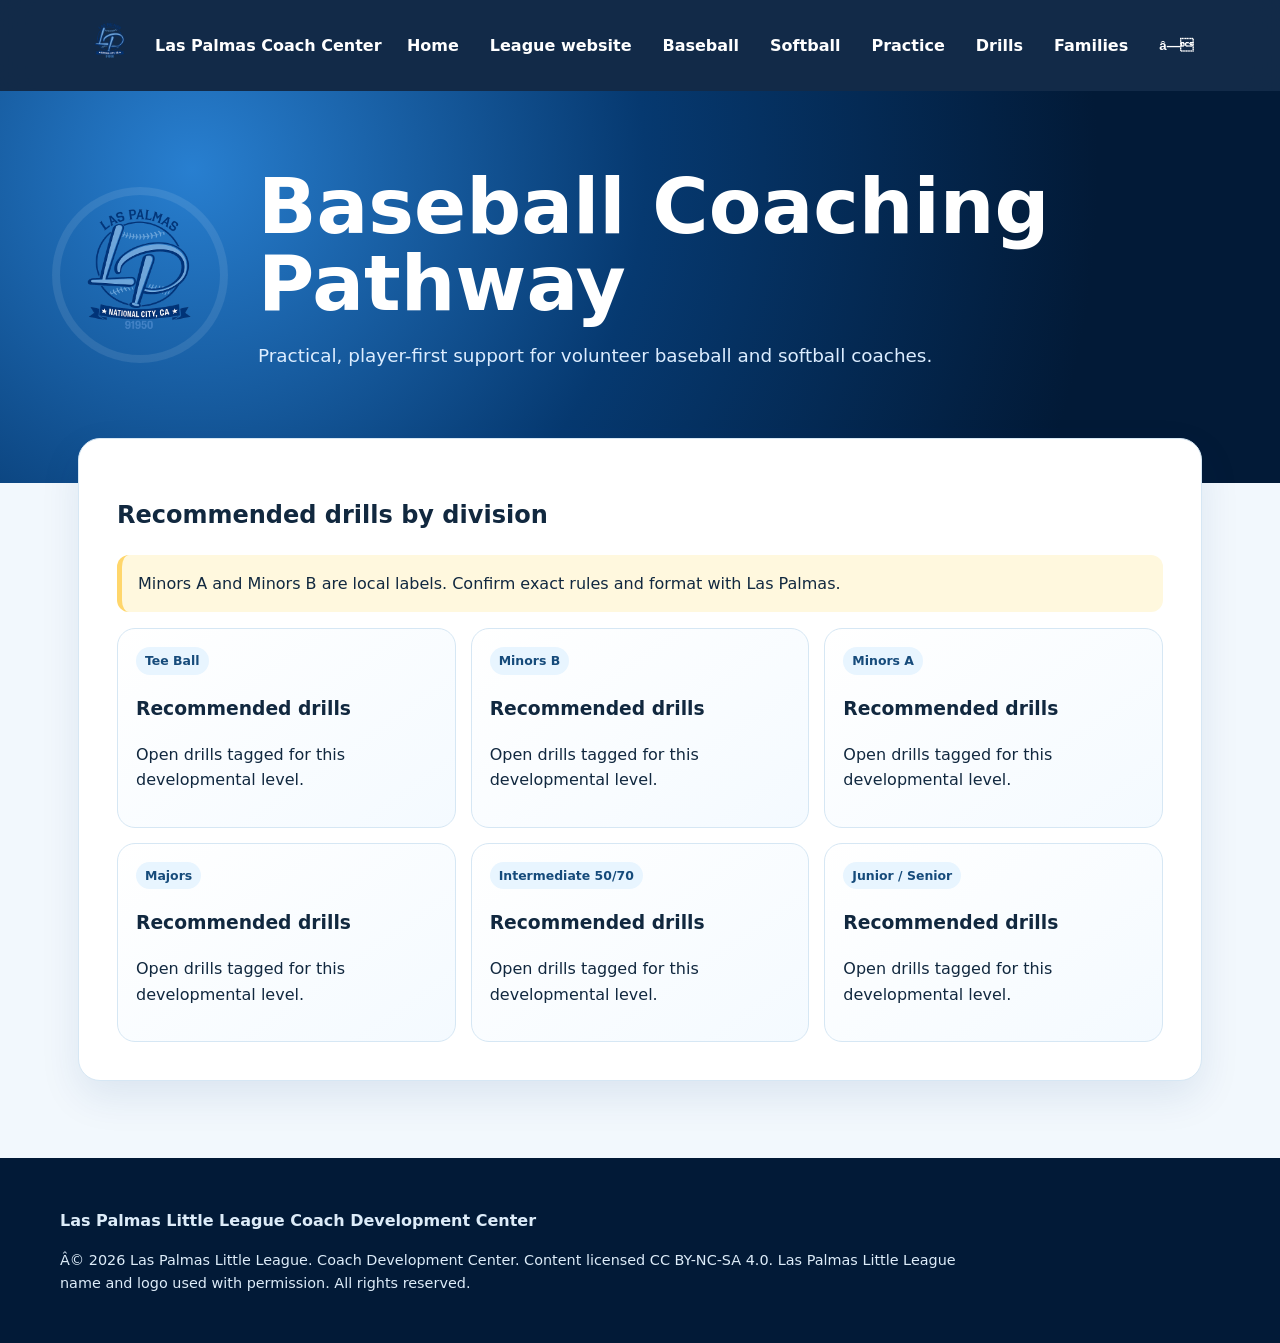
==== commit faeb3744: "Expand coach center game day resources Co-authored-by: Copilot App <223556219+Copilot@users.noreply." ====
--- a/baseball/index.html
+++ b/baseball/index.html
@@ -1 +1 @@
-<!doctype html><html lang="en"><head><meta charset="utf-8"><meta name="viewport" content="width=device-width,initial-scale=1"><title>Baseball | Las Palmas Coach Center</title><link rel="stylesheet" href="../assets/styles.css"></head><body><nav class="nav"><div class="navin"><a href="../index.html"><img src="../assets/logo.png" alt="Las Palmas Little League logo"></a><strong>Las Palmas Coach Center</strong><a class="hideMobile" href="../baseball/index.html">Baseball</a><a class="hideMobile" href="../softball/index.html">Softball</a><a class="hideMobile" href="../practice/index.html">Practice</a><a href="../drills/index.html">Drills</a><a class="hideMobile" href="../parents/index.html">Families</a><button id="theme" aria-label="Toggle dark mode">◐</button></div></nav><header class="hero"><div class="wrap heroGrid"><img src="../assets/logo.png" alt="Las Palmas Little League logo"><div><h1>Baseball Coaching Pathway</h1><p>Practical, player-first support for volunteer baseball and softball coaches.</p></div></div></header><main><section class="section"><h2>Recommended drills by division</h2><p class="notice">Minors A and Minors B are local labels. Confirm exact rules and format with Las Palmas.</p><div class="grid"><a class="card cardlink" href="../drills/index.html?program=baseball&division=tee-ball"><span class="pill">Tee Ball</span><h3>Recommended drills</h3><p>Open drills tagged for this developmental level.</p></a><a class="card cardlink" href="../drills/index.html?program=baseball&division=minors-b"><span class="pill">Minors B</span><h3>Recommended drills</h3><p>Open drills tagged for this developmental level.</p></a><a class="card cardlink" href="../drills/index.html?program=baseball&division=minors-a"><span class="pill">Minors A</span><h3>Recommended drills</h3><p>Open drills tagged for this developmental level.</p></a><a class="card cardlink" href="../drills/index.html?program=baseball&division=majors"><span class="pill">Majors</span><h3>Recommended drills</h3><p>Open drills tagged for this developmental level.</p></a><a class="card cardlink" href="../drills/index.html?program=baseball&division=intermediate"><span class="pill">Intermediate 50/70</span><h3>Recommended drills</h3><p>Open drills tagged for this developmental level.</p></a><a class="card cardlink" href="../drills/index.html?program=baseball&division=junior-senior"><span class="pill">Junior / Senior</span><h3>Recommended drills</h3><p>Open drills tagged for this developmental level.</p></a></div></section></main><footer><div class="wrap"><p><strong>Las Palmas Little League Coach Development Center</strong></p><p class="copyright">© 2026 Las Palmas Little League. Coach Development Center. Content licensed CC BY-NC-SA 4.0. Las Palmas Little League name and logo used with permission. All rights reserved.</p></div></footer><script src="../assets/drills.js"></script><script src="../assets/app.js"></script></body></html>+﻿<!doctype html><html lang="en"><head><meta charset="utf-8"><meta name="viewport" content="width=device-width,initial-scale=1"><title>Baseball | Las Palmas Coach Center</title><link rel="stylesheet" href="../assets/styles.css"></head><body><nav class="nav"><div class="navin"><a href="../index.html"><img src="../assets/logo.png" alt="Las Palmas Little League logo"></a><strong>Las Palmas Coach Center</strong><a href="../index.html">Home</a><a href="https://leagues.bluesombrero.com/laspalmaslittleleague">League website</a><a class="hideMobile" href="../baseball/index.html">Baseball</a><a class="hideMobile" href="../softball/index.html">Softball</a><a class="hideMobile" href="../practice/index.html">Practice</a><a href="../drills/index.html">Drills</a><a class="hideMobile" href="../parents/index.html">Families</a><button id="theme" aria-label="Toggle dark mode">â—</button></div></nav><header class="hero"><div class="wrap heroGrid"><img src="../assets/logo.png" alt="Las Palmas Little League logo"><div><h1>Baseball Coaching Pathway</h1><p>Practical, player-first support for volunteer baseball and softball coaches.</p></div></div></header><main><section class="section"><h2>Recommended drills by division</h2><p class="notice">Minors A and Minors B are local labels. Confirm exact rules and format with Las Palmas.</p><div class="grid"><a class="card cardlink" href="../drills/index.html?program=baseball&division=tee-ball"><span class="pill">Tee Ball</span><h3>Recommended drills</h3><p>Open drills tagged for this developmental level.</p></a><a class="card cardlink" href="../drills/index.html?program=baseball&division=minors-b"><span class="pill">Minors B</span><h3>Recommended drills</h3><p>Open drills tagged for this developmental level.</p></a><a class="card cardlink" href="../drills/index.html?program=baseball&division=minors-a"><span class="pill">Minors A</span><h3>Recommended drills</h3><p>Open drills tagged for this developmental level.</p></a><a class="card cardlink" href="../drills/index.html?program=baseball&division=majors"><span class="pill">Majors</span><h3>Recommended drills</h3><p>Open drills tagged for this developmental level.</p></a><a class="card cardlink" href="../drills/index.html?program=baseball&division=intermediate"><span class="pill">Intermediate 50/70</span><h3>Recommended drills</h3><p>Open drills tagged for this developmental level.</p></a><a class="card cardlink" href="../drills/index.html?program=baseball&division=junior-senior"><span class="pill">Junior / Senior</span><h3>Recommended drills</h3><p>Open drills tagged for this developmental level.</p></a></div></section></main><footer><div class="wrap"><p><strong>Las Palmas Little League Coach Development Center</strong></p><p class="copyright">Â© 2026 Las Palmas Little League. Coach Development Center. Content licensed CC BY-NC-SA 4.0. Las Palmas Little League name and logo used with permission. All rights reserved.</p></div></footer><script src="../assets/drills.js"></script><script src="../assets/app.js"></script></body></html>
--- a/assets/styles.css
+++ b/assets/styles.css
@@ -1 +1,9 @@
 *{box-sizing:border-box}:root{--n:#031f46;--b:#0862bb;--g:#ffd66b;--line:#d6e7f4;--ink:#11283f}body{margin:0;background:#f2f8fd;color:var(--ink);font:16px/1.58 system-ui,-apple-system,Segoe UI,sans-serif}.nav{position:sticky;top:0;z-index:10;background:#021b3bee;color:#fff;backdrop-filter:blur(15px)}.navin{max-width:1160px;margin:auto;min-height:68px;padding:10px 18px;display:flex;align-items:center;gap:13px}.nav img{width:46px;height:46px;border-radius:50%}.nav strong{margin-right:auto}.nav a,.nav button{color:#fff;text-decoration:none;background:none;border:0;font-weight:750;padding:9px;border-radius:10px}.nav a:hover,.nav button:hover{background:#ffffff18}.hero{background:radial-gradient(circle at 15% 20%,#287fd0,#063970 40%,#021a37 80%);color:#fff;padding:70px 20px 95px}.wrap,main{max-width:1160px;margin:auto}.heroGrid{display:grid;grid-template-columns:170px 1fr;gap:28px;align-items:center}.hero img{width:160px;border-radius:50%;box-shadow:0 0 0 8px #ffffff18}h1{font-size:clamp(2.4rem,6vw,4.8rem);line-height:1;margin:.1em 0}.hero p{font-size:1.15rem;color:#dcedff}main{margin-top:-45px;padding:0 18px 55px}.section{background:#fff;border:1px solid var(--line);border-radius:22px;padding:clamp(22px,4vw,38px);box-shadow:0 16px 40px #063a7818;margin-bottom:22px}.grid{display:grid;grid-template-columns:repeat(3,1fr);gap:15px}.card{border:1px solid var(--line);border-radius:18px;padding:18px;background:linear-gradient(145deg,#fff,#f4faff)}.cardlink{text-decoration:none;color:inherit}.pill,.tag,.badge{display:inline-block;border-radius:99px;padding:4px 9px;background:#e8f5ff;color:#164b7b;font-size:.78rem;font-weight:800}.filters{display:flex;gap:10px;flex-wrap:wrap;margin-bottom:16px}.filters input,.filters select{min-height:46px;padding:10px;border:1px solid #b9d5e9;border-radius:11px;font:inherit}.filters input{flex:1;min-width:220px}.notice{background:#fff8de;border-left:5px solid var(--g);padding:16px;border-radius:12px}.fav{float:right;border:1px solid var(--line);background:#fff;border-radius:10px;padding:7px}.fav.on{background:#fff1a8}.btn{border:0;border-radius:12px;background:var(--g);padding:11px 15px;font-weight:850}footer{background:#021a37;color:#ddecf9;padding:34px 20px}footer .copyright{font-size:.9rem;max-width:900px}.dark{background:#071c30;color:#e7f3fc}.dark .section,.dark .card{background:#0b2a47;color:#e7f3fc;border-color:#214b6c}.dark h2,.dark h3,.dark a{color:#82ccff}.dark .filters input,.dark .filters select{background:#103553;color:white}.dark .fav{background:#153c5c;color:white}@media(max-width:850px){.grid{grid-template-columns:1fr 1fr}.nav a.hideMobile{display:none}.heroGrid{grid-template-columns:110px 1fr}.hero img{width:100px}}@media(max-width:560px){.grid{grid-template-columns:1fr}.heroGrid{grid-template-columns:1fr}.hero img{width:90px}.nav strong{font-size:.85rem}}@media print{.nav,.filters{display:none}.hero{background:white;color:#11283f;padding:20px}.hero p{color:#52687d}main{margin:0}.section{box-shadow:none}}
+.curriculum-grid{display:grid;grid-template-columns:repeat(2,minmax(0,1fr));gap:18px}.curriculum-card{height:100%;display:flex;flex-direction:column}.card-meta{display:flex;gap:8px;align-items:center;flex-wrap:wrap}.curriculum-card h3{font-size:1.45rem;margin:.7rem 0 .1rem}.curriculum-card h4{margin:1.1rem 0 .25rem;color:var(--n)}.curriculum-card ul{margin:.2rem 0;padding-left:1.25rem}.muted{color:#52687d;margin:.1rem 0}.practice-plan{display:grid;gap:7px}.practice-plan>div{border-left:3px solid var(--b);padding:6px 10px;background:#f4faff}.practice-plan strong{display:inline-block;margin-right:8px}.practice-plan span{font-size:.82rem;font-weight:800;color:#52687d}.practice-plan p{margin:.1rem 0 0;font-size:.92rem}.focus-tags{margin-top:auto;padding-top:12px}.tag{margin:3px}.framework-grid{display:grid;grid-template-columns:repeat(5,1fr);gap:12px}.expectations{display:flex;flex-wrap:wrap;gap:10px}.expectations span{border:1px solid var(--line);border-radius:99px;padding:8px 13px;background:#f4faff;font-weight:700}.results-count{font-weight:700;color:#52687d}.dark .curriculum-card h4{color:#9bd9ff}.dark .muted,.dark .practice-plan span,.dark .results-count{color:#b6d7ec}.dark .practice-plan>div,.dark .expectations span{background:#103553;border-color:#286083}.dark .expectations span{color:#e7f3fc}@media(max-width:950px){.framework-grid{grid-template-columns:repeat(2,1fr)}}@media(max-width:700px){.curriculum-grid{grid-template-columns:1fr}}@media(max-width:560px){.framework-grid{grid-template-columns:1fr}}
+.table-wrap{overflow-x:auto}table{width:100%;border-collapse:collapse}th,td{text-align:left;padding:11px 12px;border-bottom:1px solid var(--line);vertical-align:top}thead th{background:#e8f5ff;color:var(--n)}.source-note{font-size:.9rem;color:#52687d}.dark thead th{background:#103553;color:#e7f3fc}.dark th,.dark td{border-color:#286083}.dark .source-note{color:#b6d7ec}
+.rules-grid{display:grid;grid-template-columns:repeat(2,minmax(0,1fr));gap:15px}.rules-grid .card h3{margin-top:0}.rules-grid ul{margin:.2rem 0;padding-left:1.25rem}.dark .rules-grid .card{background:#0b2a47}@media(max-width:700px){.rules-grid{grid-template-columns:1fr}}
+.drill-card{position:relative}.drill-card .fav{position:absolute;top:14px;right:14px}.drill-card h3{padding-right:42px}.drill-video{margin-top:auto;padding-top:8px}.drill-video a{font-weight:800;color:var(--b)}
+.family-role h4{margin:1rem 0 .25rem;color:var(--n)}.family-role ul{margin:.2rem 0;padding-left:1.25rem}.family-role .source-note{margin-top:1rem}.dark .family-role h4{color:#9bd9ff}
+.safety-card h4{margin:1rem 0 .25rem;color:var(--n)}.safety-card ul{margin:.2rem 0;padding-left:1.25rem}.dark .safety-card h4{color:#9bd9ff}
+.lineup-guide{display:grid;grid-template-columns:minmax(0,1fr) minmax(360px,1.25fr);gap:24px;align-items:start}.lineup-guide ul{padding-left:1.25rem}.lineup-card-image{width:100%;border:1px solid var(--line);border-radius:16px;box-shadow:0 10px 24px #063a7818}.dark .lineup-card-image{border-color:#286083}@media(max-width:800px){.lineup-guide{grid-template-columns:1fr}}
+.field-diagrams{display:grid;grid-template-columns:repeat(2,minmax(0,1fr));gap:18px}.field-diagrams figure{margin:0}.field-diagrams img{display:block;width:100%;height:auto;border-radius:12px}.field-diagrams figcaption{padding-top:12px}.dark .field-diagrams img{background:#0b2a47}@media(max-width:700px){.field-diagrams{grid-template-columns:1fr}}
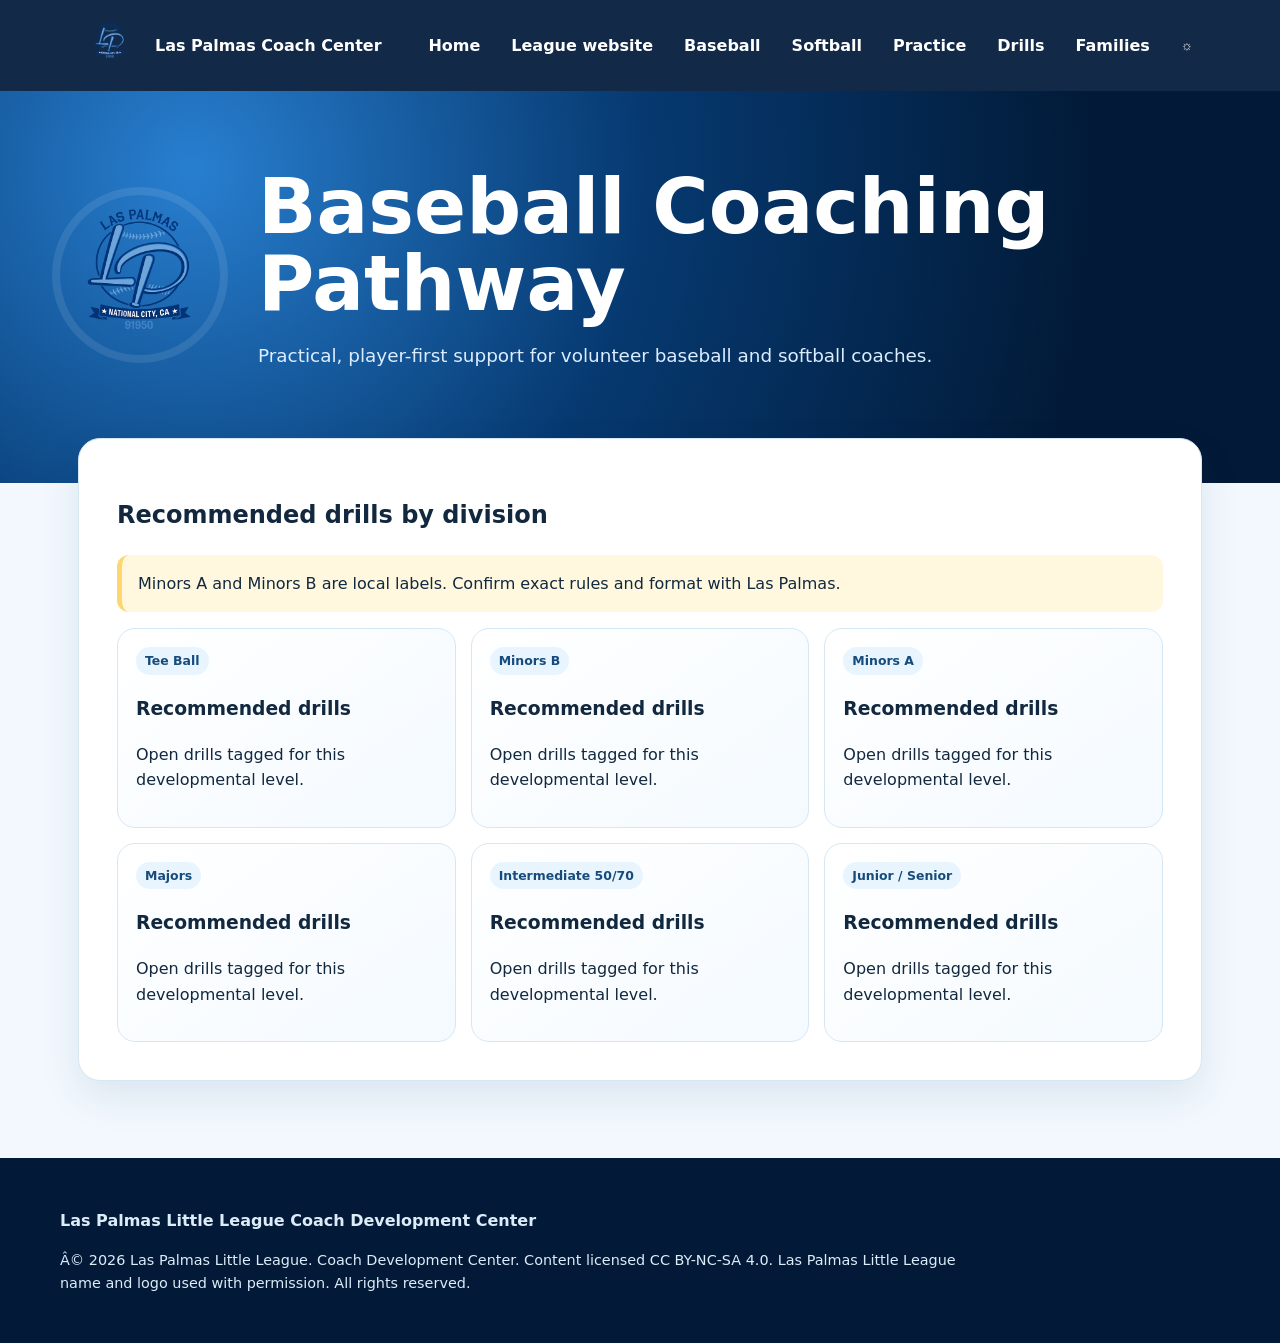
==== commit c5a46583: "Refine coach center visuals and navigation Co-authored-by: Copilot App <223556219+Copilot@users.nore" ====
--- a/baseball/index.html
+++ b/baseball/index.html
@@ -1 +1 @@
-﻿<!doctype html><html lang="en"><head><meta charset="utf-8"><meta name="viewport" content="width=device-width,initial-scale=1"><title>Baseball | Las Palmas Coach Center</title><link rel="stylesheet" href="../assets/styles.css"></head><body><nav class="nav"><div class="navin"><a href="../index.html"><img src="../assets/logo.png" alt="Las Palmas Little League logo"></a><strong>Las Palmas Coach Center</strong><a href="../index.html">Home</a><a href="https://leagues.bluesombrero.com/laspalmaslittleleague">League website</a><a class="hideMobile" href="../baseball/index.html">Baseball</a><a class="hideMobile" href="../softball/index.html">Softball</a><a class="hideMobile" href="../practice/index.html">Practice</a><a href="../drills/index.html">Drills</a><a class="hideMobile" href="../parents/index.html">Families</a><button id="theme" aria-label="Toggle dark mode">â—</button></div></nav><header class="hero"><div class="wrap heroGrid"><img src="../assets/logo.png" alt="Las Palmas Little League logo"><div><h1>Baseball Coaching Pathway</h1><p>Practical, player-first support for volunteer baseball and softball coaches.</p></div></div></header><main><section class="section"><h2>Recommended drills by division</h2><p class="notice">Minors A and Minors B are local labels. Confirm exact rules and format with Las Palmas.</p><div class="grid"><a class="card cardlink" href="../drills/index.html?program=baseball&division=tee-ball"><span class="pill">Tee Ball</span><h3>Recommended drills</h3><p>Open drills tagged for this developmental level.</p></a><a class="card cardlink" href="../drills/index.html?program=baseball&division=minors-b"><span class="pill">Minors B</span><h3>Recommended drills</h3><p>Open drills tagged for this developmental level.</p></a><a class="card cardlink" href="../drills/index.html?program=baseball&division=minors-a"><span class="pill">Minors A</span><h3>Recommended drills</h3><p>Open drills tagged for this developmental level.</p></a><a class="card cardlink" href="../drills/index.html?program=baseball&division=majors"><span class="pill">Majors</span><h3>Recommended drills</h3><p>Open drills tagged for this developmental level.</p></a><a class="card cardlink" href="../drills/index.html?program=baseball&division=intermediate"><span class="pill">Intermediate 50/70</span><h3>Recommended drills</h3><p>Open drills tagged for this developmental level.</p></a><a class="card cardlink" href="../drills/index.html?program=baseball&division=junior-senior"><span class="pill">Junior / Senior</span><h3>Recommended drills</h3><p>Open drills tagged for this developmental level.</p></a></div></section></main><footer><div class="wrap"><p><strong>Las Palmas Little League Coach Development Center</strong></p><p class="copyright">Â© 2026 Las Palmas Little League. Coach Development Center. Content licensed CC BY-NC-SA 4.0. Las Palmas Little League name and logo used with permission. All rights reserved.</p></div></footer><script src="../assets/drills.js"></script><script src="../assets/app.js"></script></body></html>+﻿<!doctype html><html lang="en"><head><meta charset="utf-8"><meta name="viewport" content="width=device-width,initial-scale=1"><title>Baseball | Las Palmas Coach Center</title><link rel="stylesheet" href="../assets/styles.css"></head><body><nav class="nav"><div class="navin"><a href="../index.html"><img src="../assets/logo.png" alt="Las Palmas Little League logo"></a><strong>Las Palmas Coach Center</strong><a href="../index.html">Home</a><a href="https://leagues.bluesombrero.com/laspalmaslittleleague">League website</a><a class="hideMobile" href="../baseball/index.html">Baseball</a><a class="hideMobile" href="../softball/index.html">Softball</a><a class="hideMobile" href="../practice/index.html">Practice</a><a href="../drills/index.html">Drills</a><a class="hideMobile" href="../parents/index.html">Families</a><button id="theme" aria-label="Toggle light and dark mode" title="Toggle light and dark mode">&#9788;</button></div></nav><header class="hero"><div class="wrap heroGrid"><img src="../assets/logo.png" alt="Las Palmas Little League logo"><div><h1>Baseball Coaching Pathway</h1><p>Practical, player-first support for volunteer baseball and softball coaches.</p></div></div></header><main><section class="section"><h2>Recommended drills by division</h2><p class="notice">Minors A and Minors B are local labels. Confirm exact rules and format with Las Palmas.</p><div class="grid"><a class="card cardlink" href="../drills/index.html?program=baseball&division=tee-ball"><span class="pill">Tee Ball</span><h3>Recommended drills</h3><p>Open drills tagged for this developmental level.</p></a><a class="card cardlink" href="../drills/index.html?program=baseball&division=minors-b"><span class="pill">Minors B</span><h3>Recommended drills</h3><p>Open drills tagged for this developmental level.</p></a><a class="card cardlink" href="../drills/index.html?program=baseball&division=minors-a"><span class="pill">Minors A</span><h3>Recommended drills</h3><p>Open drills tagged for this developmental level.</p></a><a class="card cardlink" href="../drills/index.html?program=baseball&division=majors"><span class="pill">Majors</span><h3>Recommended drills</h3><p>Open drills tagged for this developmental level.</p></a><a class="card cardlink" href="../drills/index.html?program=baseball&division=intermediate"><span class="pill">Intermediate 50/70</span><h3>Recommended drills</h3><p>Open drills tagged for this developmental level.</p></a><a class="card cardlink" href="../drills/index.html?program=baseball&division=junior-senior"><span class="pill">Junior / Senior</span><h3>Recommended drills</h3><p>Open drills tagged for this developmental level.</p></a></div></section></main><footer><div class="wrap"><p><strong>Las Palmas Little League Coach Development Center</strong></p><p class="copyright">Â© 2026 Las Palmas Little League. Coach Development Center. Content licensed CC BY-NC-SA 4.0. Las Palmas Little League name and logo used with permission. All rights reserved.</p></div></footer><script src="../assets/drills.js"></script><script src="../assets/app.js"></script></body></html>
--- a/assets/styles.css
+++ b/assets/styles.css
@@ -3,6 +3,7 @@
 .table-wrap{overflow-x:auto}table{width:100%;border-collapse:collapse}th,td{text-align:left;padding:11px 12px;border-bottom:1px solid var(--line);vertical-align:top}thead th{background:#e8f5ff;color:var(--n)}.source-note{font-size:.9rem;color:#52687d}.dark thead th{background:#103553;color:#e7f3fc}.dark th,.dark td{border-color:#286083}.dark .source-note{color:#b6d7ec}
 .rules-grid{display:grid;grid-template-columns:repeat(2,minmax(0,1fr));gap:15px}.rules-grid .card h3{margin-top:0}.rules-grid ul{margin:.2rem 0;padding-left:1.25rem}.dark .rules-grid .card{background:#0b2a47}@media(max-width:700px){.rules-grid{grid-template-columns:1fr}}
 .drill-card{position:relative}.drill-card .fav{position:absolute;top:14px;right:14px}.drill-card h3{padding-right:42px}.drill-video{margin-top:auto;padding-top:8px}.drill-video a{font-weight:800;color:var(--b)}
+.team-games .card{height:100%}.team-games .card h3{margin-top:.7rem}.team-games .card p{font-size:.95rem}.dark .team-games .card{background:#0b2a47}
 .family-role h4{margin:1rem 0 .25rem;color:var(--n)}.family-role ul{margin:.2rem 0;padding-left:1.25rem}.family-role .source-note{margin-top:1rem}.dark .family-role h4{color:#9bd9ff}
 .safety-card h4{margin:1rem 0 .25rem;color:var(--n)}.safety-card ul{margin:.2rem 0;padding-left:1.25rem}.dark .safety-card h4{color:#9bd9ff}
 .lineup-guide{display:grid;grid-template-columns:minmax(0,1fr) minmax(360px,1.25fr);gap:24px;align-items:start}.lineup-guide ul{padding-left:1.25rem}.lineup-card-image{width:100%;border:1px solid var(--line);border-radius:16px;box-shadow:0 10px 24px #063a7818}.dark .lineup-card-image{border-color:#286083}@media(max-width:800px){.lineup-guide{grid-template-columns:1fr}}
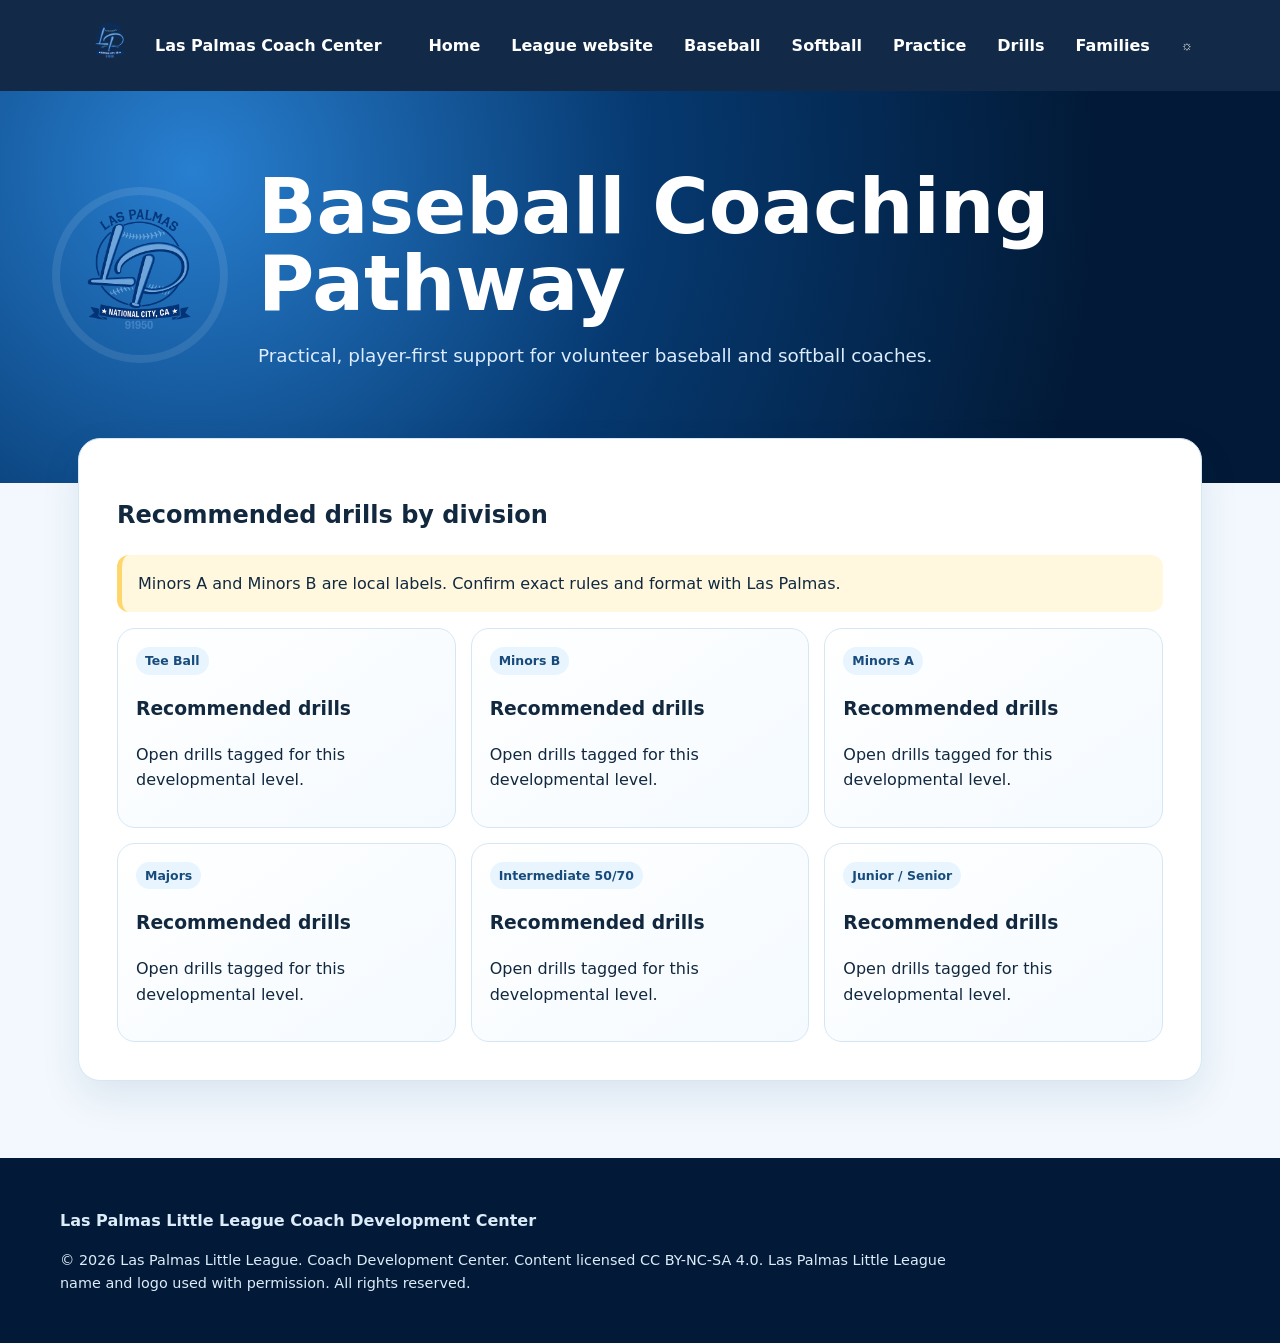
==== commit 2857bd0b: "Fix corrupted coach center labels Co-authored-by: Copilot App <223556219+Copilot@users.noreply.githu" ====
--- a/baseball/index.html
+++ b/baseball/index.html
@@ -1 +1 @@
-﻿<!doctype html><html lang="en"><head><meta charset="utf-8"><meta name="viewport" content="width=device-width,initial-scale=1"><title>Baseball | Las Palmas Coach Center</title><link rel="stylesheet" href="../assets/styles.css"></head><body><nav class="nav"><div class="navin"><a href="../index.html"><img src="../assets/logo.png" alt="Las Palmas Little League logo"></a><strong>Las Palmas Coach Center</strong><a href="../index.html">Home</a><a href="https://leagues.bluesombrero.com/laspalmaslittleleague">League website</a><a class="hideMobile" href="../baseball/index.html">Baseball</a><a class="hideMobile" href="../softball/index.html">Softball</a><a class="hideMobile" href="../practice/index.html">Practice</a><a href="../drills/index.html">Drills</a><a class="hideMobile" href="../parents/index.html">Families</a><button id="theme" aria-label="Toggle light and dark mode" title="Toggle light and dark mode">&#9788;</button></div></nav><header class="hero"><div class="wrap heroGrid"><img src="../assets/logo.png" alt="Las Palmas Little League logo"><div><h1>Baseball Coaching Pathway</h1><p>Practical, player-first support for volunteer baseball and softball coaches.</p></div></div></header><main><section class="section"><h2>Recommended drills by division</h2><p class="notice">Minors A and Minors B are local labels. Confirm exact rules and format with Las Palmas.</p><div class="grid"><a class="card cardlink" href="../drills/index.html?program=baseball&division=tee-ball"><span class="pill">Tee Ball</span><h3>Recommended drills</h3><p>Open drills tagged for this developmental level.</p></a><a class="card cardlink" href="../drills/index.html?program=baseball&division=minors-b"><span class="pill">Minors B</span><h3>Recommended drills</h3><p>Open drills tagged for this developmental level.</p></a><a class="card cardlink" href="../drills/index.html?program=baseball&division=minors-a"><span class="pill">Minors A</span><h3>Recommended drills</h3><p>Open drills tagged for this developmental level.</p></a><a class="card cardlink" href="../drills/index.html?program=baseball&division=majors"><span class="pill">Majors</span><h3>Recommended drills</h3><p>Open drills tagged for this developmental level.</p></a><a class="card cardlink" href="../drills/index.html?program=baseball&division=intermediate"><span class="pill">Intermediate 50/70</span><h3>Recommended drills</h3><p>Open drills tagged for this developmental level.</p></a><a class="card cardlink" href="../drills/index.html?program=baseball&division=junior-senior"><span class="pill">Junior / Senior</span><h3>Recommended drills</h3><p>Open drills tagged for this developmental level.</p></a></div></section></main><footer><div class="wrap"><p><strong>Las Palmas Little League Coach Development Center</strong></p><p class="copyright">Â© 2026 Las Palmas Little League. Coach Development Center. Content licensed CC BY-NC-SA 4.0. Las Palmas Little League name and logo used with permission. All rights reserved.</p></div></footer><script src="../assets/drills.js"></script><script src="../assets/app.js"></script></body></html>+<!doctype html><html lang="en"><head><meta charset="utf-8"><meta name="viewport" content="width=device-width,initial-scale=1"><title>Baseball | Las Palmas Coach Center</title><link rel="stylesheet" href="../assets/styles.css"></head><body><nav class="nav"><div class="navin"><a href="../index.html"><img src="../assets/logo.png" alt="Las Palmas Little League logo"></a><strong>Las Palmas Coach Center</strong><a href="../index.html">Home</a><a href="https://leagues.bluesombrero.com/laspalmaslittleleague">League website</a><a class="hideMobile" href="../baseball/index.html">Baseball</a><a class="hideMobile" href="../softball/index.html">Softball</a><a class="hideMobile" href="../practice/index.html">Practice</a><a href="../drills/index.html">Drills</a><a class="hideMobile" href="../parents/index.html">Families</a><button id="theme" aria-label="Toggle light and dark mode" title="Toggle light and dark mode">&#9788;</button></div></nav><header class="hero"><div class="wrap heroGrid"><img src="../assets/logo.png" alt="Las Palmas Little League logo"><div><h1>Baseball Coaching Pathway</h1><p>Practical, player-first support for volunteer baseball and softball coaches.</p></div></div></header><main><section class="section"><h2>Recommended drills by division</h2><p class="notice">Minors A and Minors B are local labels. Confirm exact rules and format with Las Palmas.</p><div class="grid"><a class="card cardlink" href="../drills/index.html?program=baseball&division=tee-ball"><span class="pill">Tee Ball</span><h3>Recommended drills</h3><p>Open drills tagged for this developmental level.</p></a><a class="card cardlink" href="../drills/index.html?program=baseball&division=minors-b"><span class="pill">Minors B</span><h3>Recommended drills</h3><p>Open drills tagged for this developmental level.</p></a><a class="card cardlink" href="../drills/index.html?program=baseball&division=minors-a"><span class="pill">Minors A</span><h3>Recommended drills</h3><p>Open drills tagged for this developmental level.</p></a><a class="card cardlink" href="../drills/index.html?program=baseball&division=majors"><span class="pill">Majors</span><h3>Recommended drills</h3><p>Open drills tagged for this developmental level.</p></a><a class="card cardlink" href="../drills/index.html?program=baseball&division=intermediate"><span class="pill">Intermediate 50/70</span><h3>Recommended drills</h3><p>Open drills tagged for this developmental level.</p></a><a class="card cardlink" href="../drills/index.html?program=baseball&division=junior-senior"><span class="pill">Junior / Senior</span><h3>Recommended drills</h3><p>Open drills tagged for this developmental level.</p></a></div></section></main><footer><div class="wrap"><p><strong>Las Palmas Little League Coach Development Center</strong></p><p class="copyright">&#169; 2026 Las Palmas Little League. Coach Development Center. Content licensed CC BY-NC-SA 4.0. Las Palmas Little League name and logo used with permission. All rights reserved.</p></div></footer><script src="../assets/drills.js"></script><script src="../assets/app.js"></script></body></html>
